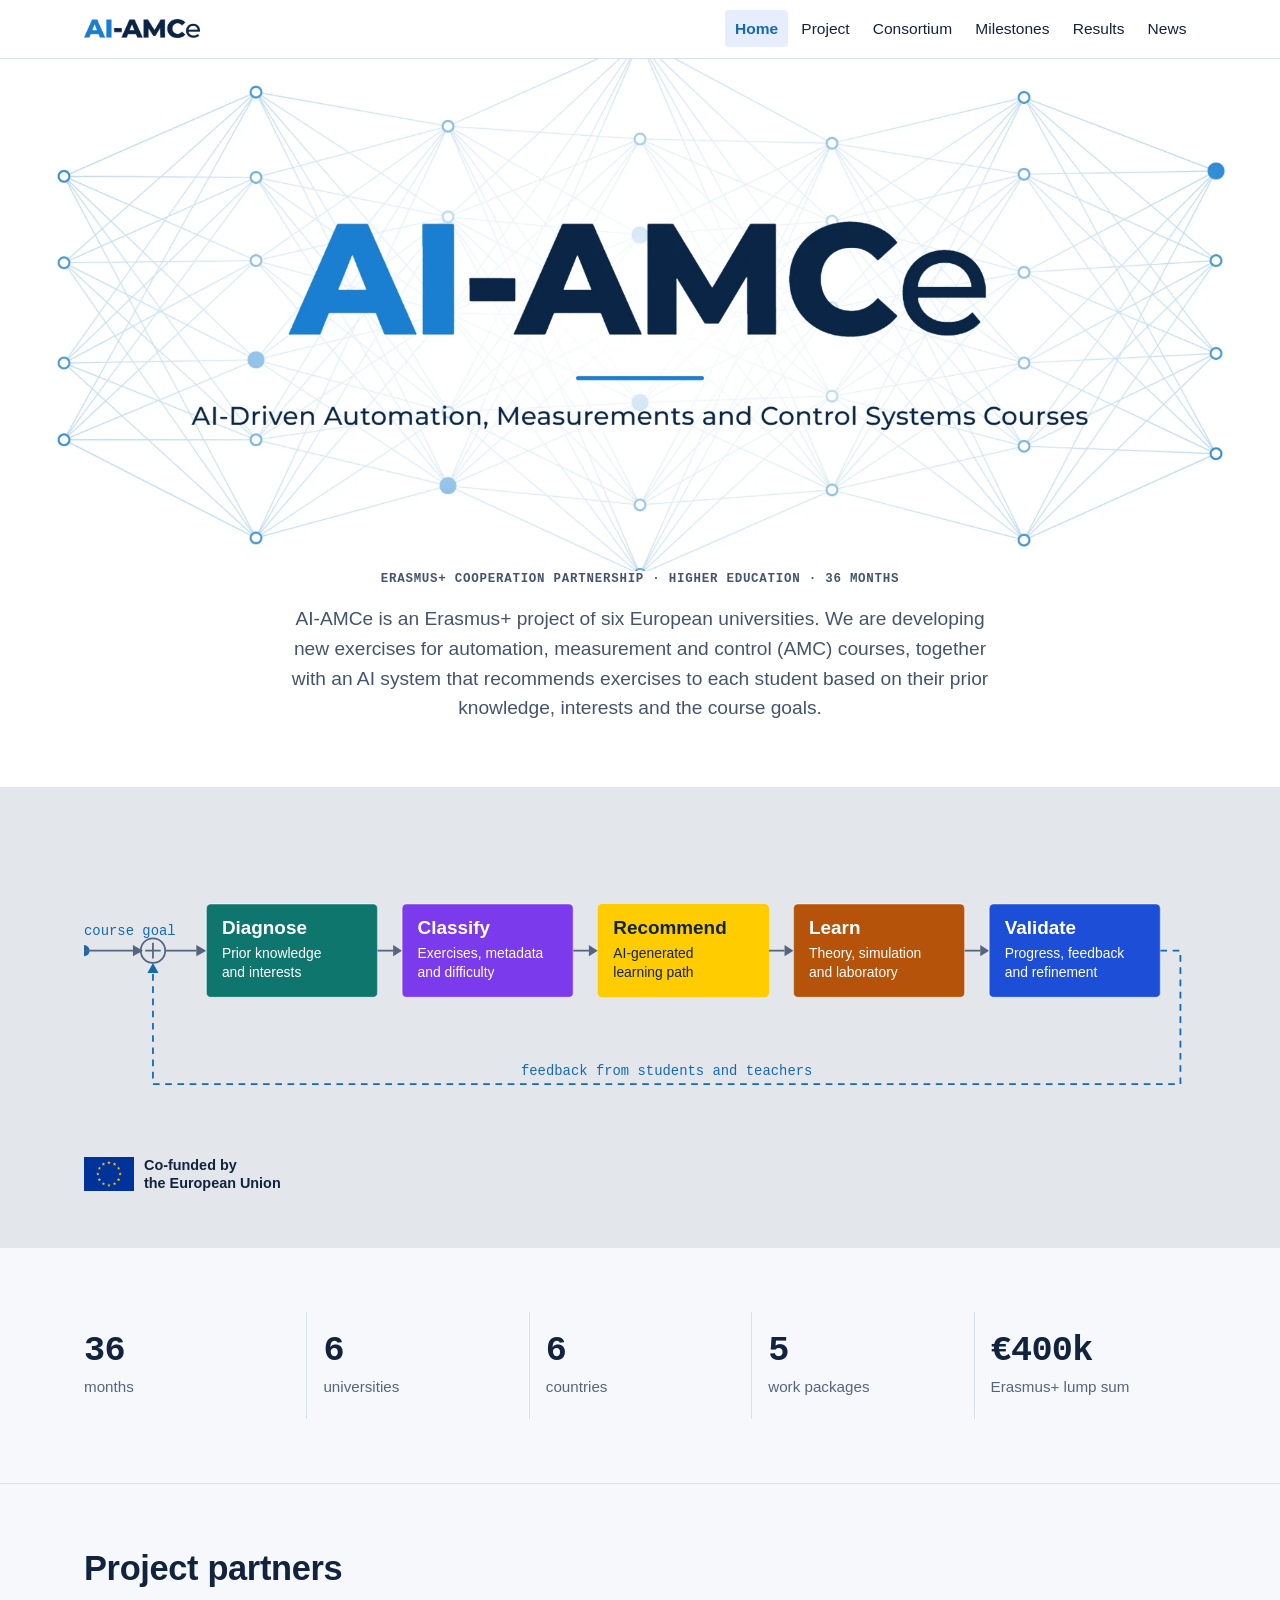
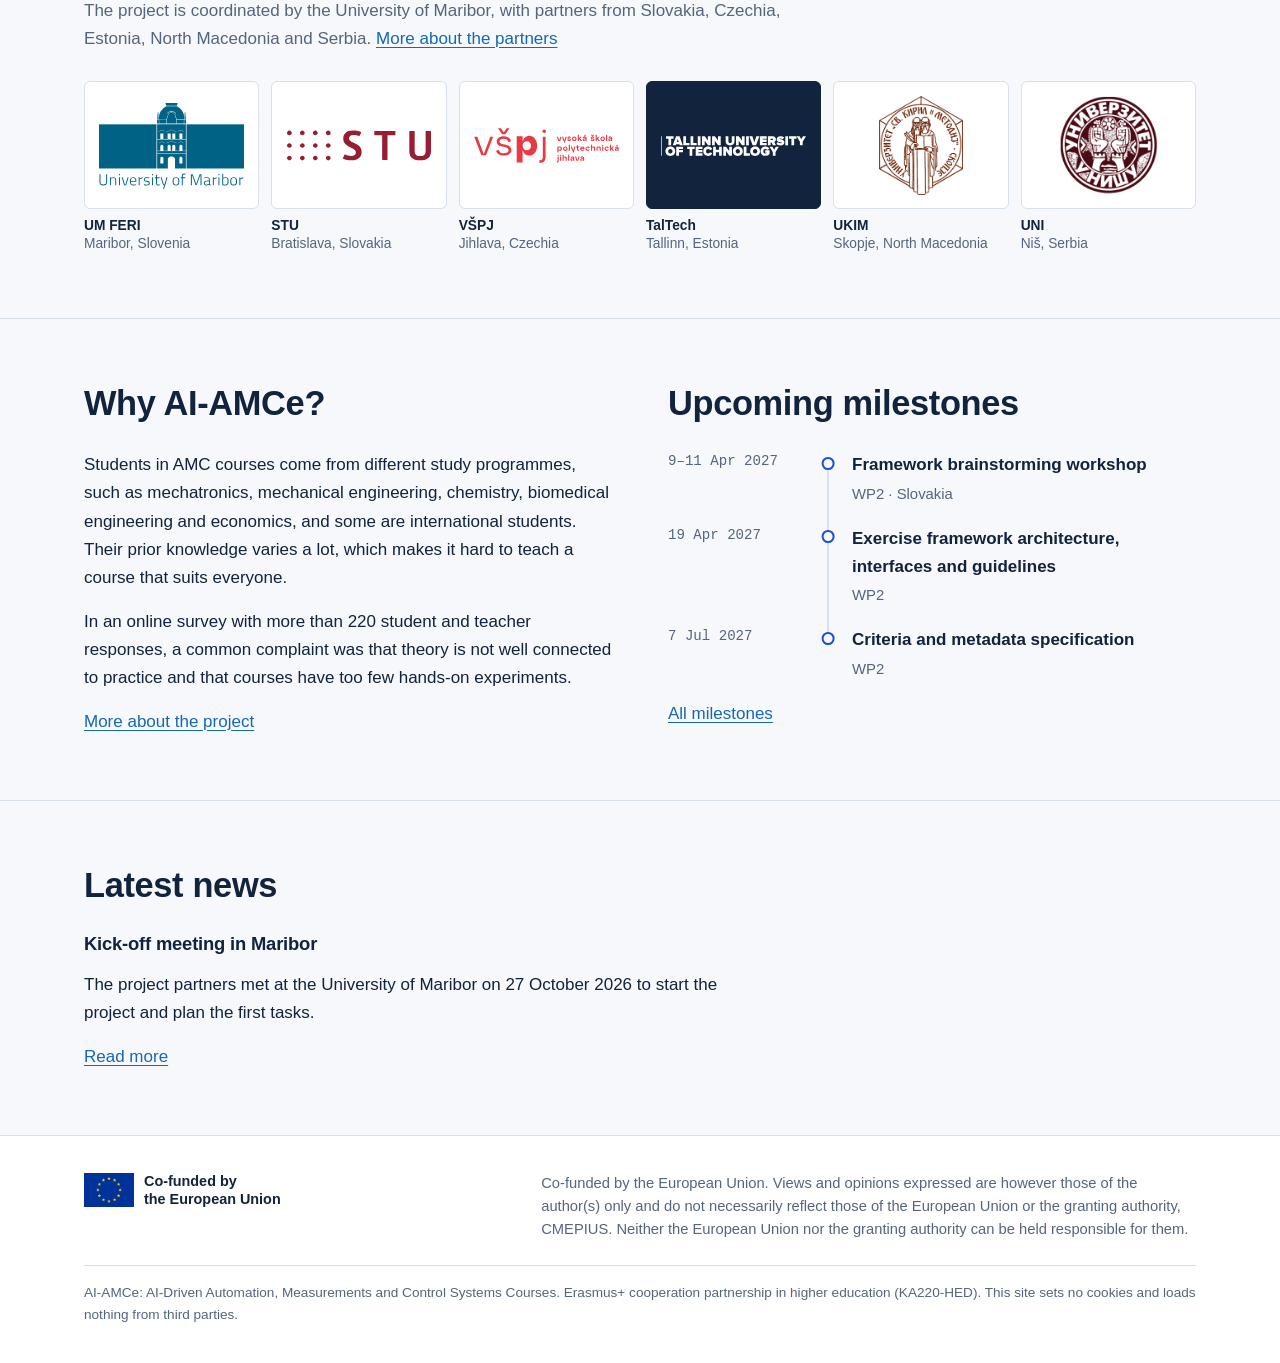
==== site/index.html @ 6be4766e "Add project logo, banner and kick-off photo Use the AI-AMCe wordmark in the header and the logo bann" ====
<!doctype html>
<html lang="en">
<head>
<meta charset="utf-8">
<meta name="viewport" content="width=device-width, initial-scale=1, viewport-fit=cover">
<title>AI-AMCe</title>
<meta name="description" content="AI-AMCe is an Erasmus+ project building an AI recommendation system for personalised automation, measurement and control courses.">
<link rel="icon" href="assets/img/favicon.svg" type="image/svg+xml">
<link rel="stylesheet" href="assets/css/site.css">
<script src="assets/js/schedule.js" defer></script><script src="assets/js/site.js" defer></script>
</head>
<body>
<a class="skip" href="#main">Skip to content</a>
<header class="site-header"><div class="wrap">
<a class="brand" href="index.html"><picture><source srcset="assets/img/logo-header-dark.webp" media="(prefers-color-scheme: dark)"><img src="assets/img/logo-header.webp" alt="AI-AMCe home" width="640" height="106"></picture></a>
<nav class="nav" aria-label="Main"><a href="index.html" aria-current="page">Home</a><a href="project.html">Project</a><a href="consortium.html">Consortium</a><a href="milestones.html">Milestones</a><a href="results.html">Results</a><a href="news.html">News</a></nav>
</div></header>
<main id="main">


<div class="band hero">
<h1 class="hero-banner"><picture><source srcset="assets/img/logo-banner-dark.webp" media="(prefers-color-scheme: dark)"><img src="assets/img/logo-banner.webp" alt="AI-AMCe: AI-Driven Automation, Measurements and Control Systems Courses" width="2000" height="1000"></picture></h1>
<div class="wrap hero-text">
<p class="eyebrow">Erasmus+ cooperation partnership · Higher education · 36 months</p>
<p class="lede">AI-AMCe is an Erasmus+ project of six European universities. We are developing new exercises for automation, measurement and control (AMC) courses, together with an AI system that recommends exercises to each student based on their prior knowledge, interests and the course goals.</p>
</div>
</div>

<div class="schematic"><div class="wrap">
<svg class="loop loop-wide" viewBox="0 0 1000 260" role="img" aria-labelledby="loop-t"><title id="loop-t">Closed loop: from a course goal, students are diagnosed, exercises classified, an AI recommends a learning path, students learn, results are validated, and feedback returns to refine the next recommendation.</title><circle class="pulse" r="5"/><text class="t-sig" x="0" y="90.0">course goal</text><path class="wire" d="M0 104.0H44"/><path class="head" d="M44 99.0l9 5-9 5z"/><circle class="wire" cx="62" cy="104.0" r="11"/><path class="wire" d="M62 97.0v14M55 104.0h14"/><path class="wire" d="M73 104.0H101"/><path class="head" d="M101 99.0l9 5-9 5z"/><g class="step-diagnose"><rect class="block" x="110" y="62" width="154" height="84" rx="4"/><text class="t-title" x="124" y="89">Diagnose</text><text class="t-sub" x="124" y="111">Prior knowledge</text><text class="t-sub" x="124" y="128">and interests</text></g><path class="wire" d="M264 104.0h14"/><path class="head" d="M278 99.0l8 5-8 5z"/><g class="step-classify"><rect class="block" x="286" y="62" width="154" height="84" rx="4"/><text class="t-title" x="300" y="89">Classify</text><text class="t-sub" x="300" y="111">Exercises, metadata</text><text class="t-sub" x="300" y="128">and difficulty</text></g><path class="wire" d="M440 104.0h14"/><path class="head" d="M454 99.0l8 5-8 5z"/><g class="step-recommend"><rect class="block" x="462" y="62" width="154" height="84" rx="4"/><text class="t-title" x="476" y="89">Recommend</text><text class="t-sub" x="476" y="111">AI-generated</text><text class="t-sub" x="476" y="128">learning path</text></g><path class="wire" d="M616 104.0h14"/><path class="head" d="M630 99.0l8 5-8 5z"/><g class="step-learn"><rect class="block" x="638" y="62" width="154" height="84" rx="4"/><text class="t-title" x="652" y="89">Learn</text><text class="t-sub" x="652" y="111">Theory, simulation</text><text class="t-sub" x="652" y="128">and laboratory</text></g><path class="wire" d="M792 104.0h14"/><path class="head" d="M806 99.0l8 5-8 5z"/><g class="step-validate"><rect class="block" x="814" y="62" width="154" height="84" rx="4"/><text class="t-title" x="828" y="89">Validate</text><text class="t-sub" x="828" y="111">Progress, feedback</text><text class="t-sub" x="828" y="128">and refinement</text></g><path class="wire fb" d="M968 104.0H986V224H62V124.0"/><path class="head-fb" d="M57 124.0l5-9 5 9z"/><text class="t-sig" x="524" y="216" text-anchor="middle">feedback from students and teachers</text></svg><svg class="loop loop-tall" viewBox="0 0 340 504" role="img" aria-labelledby="loop-m"><title id="loop-m">Closed loop: from a course goal, students are diagnosed, exercises classified, an AI recommends a learning path, students learn, results are validated, and feedback returns to refine the next recommendation.</title><circle class="pulse" r="5"/><circle class="wire" cx="30" cy="60" r="11"/><path class="wire" d="M30 53v14M23 60h14"/><path class="wire" d="M30 0V39"/><path class="head" d="M25 39l5 9 5-9z"/><path class="wire" d="M41 60H63"/><path class="head" d="M63 55l9 5-9 5z"/><text class="t-sig" x="44" y="14">course goal</text><g class="step-diagnose"><rect class="block" x="72" y="24" width="262" height="72" rx="4"/><text class="t-title" x="86" y="53">Diagnose</text><text class="t-sub" x="86" y="76">Prior knowledge and interests</text></g><path class="wire" d="M203.0 96v15"/><path class="head" d="M198.0 111l5 9 5-9z"/><g class="step-classify"><rect class="block" x="72" y="120" width="262" height="72" rx="4"/><text class="t-title" x="86" y="149">Classify</text><text class="t-sub" x="86" y="172">Exercises, metadata, difficulty</text></g><path class="wire" d="M203.0 192v15"/><path class="head" d="M198.0 207l5 9 5-9z"/><g class="step-recommend"><rect class="block" x="72" y="216" width="262" height="72" rx="4"/><text class="t-title" x="86" y="245">Recommend</text><text class="t-sub" x="86" y="268">AI-generated learning path</text></g><path class="wire" d="M203.0 288v15"/><path class="head" d="M198.0 303l5 9 5-9z"/><g class="step-learn"><rect class="block" x="72" y="312" width="262" height="72" rx="4"/><text class="t-title" x="86" y="341">Learn</text><text class="t-sub" x="86" y="364">Theory, simulation, laboratory</text></g><path class="wire" d="M203.0 384v15"/><path class="head" d="M198.0 399l5 9 5-9z"/><g class="step-validate"><rect class="block" x="72" y="408" width="262" height="72" rx="4"/><text class="t-title" x="86" y="437">Validate</text><text class="t-sub" x="86" y="460">Progress, feedback, refinement</text></g><path class="wire fb" d="M72 444H30V82"/><path class="head-fb" d="M25 82l5-9 5 9z"/><text class="t-sig" transform="translate(18 280) rotate(-90)" text-anchor="middle">feedback</text></svg>
<div><span class="eu-mark"><img src="assets/img/eu-flag.svg" alt="" width="54" height="36"><span>Co-funded by<br>the European Union</span></span></div>
</div></div>

<section class="section" aria-labelledby="facts-h"><div class="wrap">
<h2 id="facts-h" class="skip">Project at a glance</h2>
<dl class="facts">
<div><dt>36</dt><dd>months</dd></div>
<div><dt>6</dt><dd>universities</dd></div>
<div><dt>6</dt><dd>countries</dd></div>
<div><dt>5</dt><dd>work packages</dd></div>
<div><dt>€400k</dt><dd>Erasmus+ lump sum</dd></div>
</dl>
</div></section>

<section class="section" aria-labelledby="partners-h"><div class="wrap">
<div class="section-head">
<h2 id="partners-h">Project partners</h2>
<p class="muted">The project is coordinated by the University of Maribor, with partners from Slovakia, Czechia, Estonia, North Macedonia and Serbia. <a href="consortium.html">More about the partners</a></p>
</div>
<ul class="logos"><li><a class="logo-tile" href="consortium.html#um"><img src="assets/logos/um.svg" alt="University of Maribor logo" loading="lazy"></a><span class="where"><b>UM FERI</b>Maribor, Slovenia</span></li><li><a class="logo-tile" href="consortium.html#stu"><img src="assets/logos/stu.svg" alt="Slovak University of Technology in Bratislava logo" loading="lazy"></a><span class="where"><b>STU</b>Bratislava, Slovakia</span></li><li><a class="logo-tile" href="consortium.html#vspj"><img src="assets/logos/vspj.svg" alt="College of Polytechnics Jihlava logo" loading="lazy"></a><span class="where"><b>VŠPJ</b>Jihlava, Czechia</span></li><li><a class="logo-tile reversed" href="consortium.html#taltech"><img src="assets/logos/taltech.svg" alt="Tallinn University of Technology logo" loading="lazy"></a><span class="where"><b>TalTech</b>Tallinn, Estonia</span></li><li><a class="logo-tile" href="consortium.html#ukim"><img src="assets/logos/ukim.png" alt="Ss. Cyril and Methodius University in Skopje logo" loading="lazy"></a><span class="where"><b>UKIM</b>Skopje, North Macedonia</span></li><li><a class="logo-tile" href="consortium.html#uni"><img src="assets/logos/nis.webp" alt="University of Niš logo" loading="lazy"></a><span class="where"><b>UNI</b>Niš, Serbia</span></li></ul>
</div></section>

<section class="section"><div class="wrap split">
<div>
<div class="section-head">
<h2>Why AI-AMCe?</h2>
</div>
<div class="prose">
<p>Students in AMC courses come from different study programmes, such as mechatronics, mechanical engineering, chemistry, biomedical engineering and economics, and some are international students. Their prior knowledge varies a lot, which makes it hard to teach a course that suits everyone.</p>
<p>In an online survey with more than 220 student and teacher responses, a common complaint was that theory is not well connected to practice and that courses have too few hands-on experiments.</p>
<p><a href="project.html">More about the project</a></p>
</div>
</div>
<div>
<div class="section-head">
<h2>Upcoming milestones</h2>
</div>
<ol class="rail" id="coming-up"></ol>
<noscript><p>See the <a href="milestones.html">Milestones</a> page.</p></noscript>
<p><a href="milestones.html">All milestones</a></p>
</div>
</div></section>

<section class="section"><div class="wrap">
<div class="section-head"><h2>Latest news</h2></div>
<div class="prose">
<h3>Kick-off meeting in Maribor</h3>
<p>The project partners met at the University of Maribor on 27 October 2026 to start the project and plan the first tasks.</p>
<p><a href="news.html#kick-off">Read more</a></p>
</div>
</div></section>

</main>
<footer class="site-footer"><div class="wrap">
<div><span class="eu-mark"><img src="assets/img/eu-flag.svg" alt="" width="54" height="36"><span>Co-funded by<br>the European Union</span></span></div>
<p class="disclaimer">Co-funded by the European Union. Views and opinions expressed are however those of the author(s) only and do not necessarily reflect those of the European Union or the granting authority, CMEPIUS. Neither the European Union nor the granting authority can be held responsible for them.</p>
<p class="meta">AI-AMCe: AI-Driven Automation, Measurements and Control Systems Courses. Erasmus+ cooperation partnership in higher education (KA220-HED). This site sets no cookies and loads nothing from third parties.</p>
</div></footer>
</body>
</html>
---- site/assets/css/site.css ----
/* AI-AMCe project site.
   Layout concept: an engineering schematic. The logo banner opens the page, white in light mode and navy in
   dark mode, the closed-loop diagram sits on a grey panel, and mono type carries data and dates. */
:root {
  --paper: #f6f8fb;
  --surface: #ffffff;
  --ink: #12233d;
  --muted: #55657d;
  --rule: #d8e0ea;
  --accent: #1568b3;
  --accent-soft: #e6edfd;
  --signal: #ffcc00;
  --band: #ffffff;
  --band-2: #123f8c;
  --band-ink: #0a2545;
  --band-muted: #44546c;
  --band-art: url("../img/network.svg");
  --panel: #e3e7ec;
  --tile: #ffffff;
  --tile-dark: #12233d;
  --wp1: #55657d;
  --wp2: #1d4ed8;
  --wp3: #7c3aed;
  --wp4: #0f766e;
  --wp5: #b45309;
  --font-display: "Avenir Next", "Segoe UI Variable Display", "Segoe UI", Roboto, "Helvetica Neue", "Liberation Sans", Arial, sans-serif;
  --font-body: "Segoe UI", Roboto, "Helvetica Neue", "Liberation Sans", Arial, sans-serif;
  --font-mono: ui-monospace, "SF Mono", "Cascadia Mono", Menlo, Consolas, "Liberation Mono", monospace;
  --wrap: 72rem;
}
@media (prefers-color-scheme: dark) {
  :root:not([data-theme="light"]) {
    --paper: #0c1524; --surface: #131f33; --ink: #e8eef8; --muted: #a2b1c7; --rule: #27364e;
    --accent: #5aaff0; --accent-soft: #1b2c4d; --band: #0a2545; --band-2: #143a7e;
    --band-ink: #ffffff; --band-muted: #c4d3ee; --band-art: url("../img/network-dark.svg");
    --panel: #242b36;
    --wp1: #a2b1c7; --wp2: #8db0ff; --wp3: #b99bff; --wp4: #4fd1c0; --wp5: #f0ae5a;
    color-scheme: dark;
  }
}
:root[data-theme="dark"] {
  --paper: #0c1524; --surface: #131f33; --ink: #e8eef8; --muted: #a2b1c7; --rule: #27364e;
  --accent: #5aaff0; --accent-soft: #1b2c4d; --band: #0a2545; --band-2: #143a7e;
  --band-ink: #ffffff; --band-muted: #c4d3ee; --band-art: url("../img/network-dark.svg");
  --panel: #242b36;
  --wp1: #a2b1c7; --wp2: #8db0ff; --wp3: #b99bff; --wp4: #4fd1c0; --wp5: #f0ae5a;
  color-scheme: dark;
}

*, *::before, *::after { box-sizing: border-box; }
html { -webkit-text-size-adjust: 100%; scroll-behavior: smooth; scroll-padding-top: 5rem; }
body {
  margin: 0;
  background: var(--paper);
  color: var(--ink);
  font: 1.0625rem/1.65 var(--font-body);
}
img, svg { max-width: 100%; }
h1, h2, h3 { font-family: var(--font-display); line-height: 1.18; text-wrap: balance; margin: 0; letter-spacing: -0.01em; }
h1 { font-size: clamp(2.1rem, 4.6vw, 3.4rem); font-weight: 700; }
h2 { font-size: clamp(1.6rem, 3vw, 2.15rem); font-weight: 700; }
h3 { font-size: 1.15rem; font-weight: 650; }
p { margin: 0; }
a { color: var(--accent); text-underline-offset: 0.18em; }
a:hover { text-decoration-thickness: 2px; }
:focus-visible { outline: 3px solid var(--signal); outline-offset: 2px; border-radius: 2px; }

.wrap {
  max-width: var(--wrap);
  margin-inline: auto;
  padding-left: max(20px, env(safe-area-inset-left, 0px));
  padding-right: max(20px, env(safe-area-inset-right, 0px));
}
.skip { position: absolute; left: -999px; }
.skip:focus { left: 12px; top: 12px; z-index: 30; background: var(--surface); padding: 8px 12px; }

.eyebrow {
  font: 600 0.78rem/1.4 var(--font-mono);
  letter-spacing: 0.06em;
  text-transform: uppercase;
  color: var(--muted);
}
.lede { font-size: 1.2rem; line-height: 1.55; max-width: 44rem; }
.prose { max-width: 42rem; display: grid; gap: 1rem; align-content: start; }
.muted { color: var(--muted); }
.mono { font-family: var(--font-mono); font-variant-numeric: tabular-nums; }

/* Header */
.site-header {
  position: sticky; top: 0; z-index: 20;
  background: var(--surface);
  border-bottom: 1px solid var(--rule);
}
.site-header .wrap {
  display: flex; flex-wrap: wrap; align-items: center; justify-content: space-between;
  gap: 0.25rem 1.5rem; padding-block: 0.65rem;
}
.brand img { display: block; width: auto; height: 1.2rem; }
.nav { display: flex; flex-wrap: wrap; gap: 0.1rem 0.25rem; }
.nav a {
  color: var(--ink); text-decoration: none; font-size: 0.97rem; font-weight: 500;
  padding: 0.35rem 0.6rem; border-radius: 4px;
}
.nav a:hover { background: var(--accent-soft); }
.nav a[aria-current="page"] { color: var(--accent); background: var(--accent-soft); font-weight: 650; }

/* Same colour as the logo banner's background in each mode, so the two join without an edge */
.band { color: var(--band-ink); background-color: var(--band); }
.band .eyebrow { color: var(--band-muted); }
.band a { color: inherit; }
.hero-banner { font-size: 0; }
.hero-banner img { display: block; width: 100%; max-width: 2000px; height: clamp(16rem, 40vw, 34rem); margin-inline: auto; object-fit: cover; }
.hero-text { display: grid; gap: 1rem; justify-items: center; text-align: center; padding-block: 0 clamp(2.5rem, 5vw, 4rem); }
.hero .lede { color: var(--band-muted); }
.page-head { background: var(--band) var(--band-art) center / cover no-repeat; border-bottom: 1px solid var(--rule); }
.page-head .wrap { display: grid; gap: 0.75rem; padding-block: clamp(2rem, 4vw, 3rem); }
.page-head h1 { font-size: clamp(1.9rem, 3.8vw, 2.8rem); }
.page-head .lede { color: var(--band-muted); }

/* Closed-loop diagram */
.schematic { background: var(--panel); }
.schematic .wrap { display: grid; gap: 2rem; padding-block: clamp(2rem, 4vw, 3rem); }
.loop { display: block; width: 100%; height: auto; }
.loop-tall { display: none; max-width: 22rem; margin-inline: auto; }
.loop text { font-family: var(--font-body); fill: var(--band-ink); }
.loop .t-title { font: 650 17px var(--font-display); fill: #fff; }
.loop .t-sub { font-size: 12.5px; fill: #fff; }
.loop .t-sig { font: 500 12.5px var(--font-mono); fill: var(--accent); }
.loop .block { fill: var(--band-2); stroke: rgba(255,255,255,0.45); stroke-width: 1.2; }
/* Fixed values, not --wp tokens: those lighten in dark mode and the white text needs these. */
.loop .step-diagnose .block { fill: #0f766e; }
.loop .step-classify .block { fill: #7c3aed; }
.loop .step-recommend .block { fill: var(--signal); stroke: none; }
.loop .step-recommend text { fill: #12233d; }
.loop .step-learn .block { fill: #b45309; }
.loop .step-validate .block { fill: #1d4ed8; }
.loop .wire { fill: none; stroke: var(--muted); stroke-width: 1.6; }
.loop .fb { stroke: var(--accent); stroke-dasharray: 6 5; }
.loop .head { fill: var(--muted); }
.loop .head-fb { fill: var(--accent); }
.loop .pulse { fill: var(--accent); animation: travel 11s linear infinite; }
.loop-wide .pulse { offset-path: path("M0,104 H986 V224 H62 V122"); }
.loop-tall .pulse { offset-path: path("M30,0 V60 H176 V444 H30 V78"); }
@keyframes travel { from { offset-distance: 0%; } to { offset-distance: 100%; } }
@media (prefers-reduced-motion: reduce) {
  .loop .pulse { animation: none; display: none; }
  html { scroll-behavior: auto; }
}

/* EU acknowledgement */
.eu-mark { display: inline-flex; align-items: center; gap: 0.6rem; font: 600 0.9rem/1.25 var(--font-body); }
.eu-mark img { height: 2.1rem; width: auto; display: block; }

/* Sections */
.section { padding-block: clamp(2.5rem, 5vw, 4rem); }
.section + .section { border-top: 1px solid var(--rule); }
.section-head { display: grid; gap: 0.5rem; margin-bottom: 1.75rem; max-width: 46rem; }
.split { display: grid; grid-template-columns: repeat(2, minmax(0, 1fr)); gap: 2.5rem 3.5rem; }
.split > * { min-width: 0; }

/* Facts ribbon */
.facts { display: grid; grid-template-columns: repeat(5, minmax(0, 1fr)); gap: 0; margin: 0; }
.facts div { padding: 1.25rem 1rem; border-left: 1px solid var(--rule); }
.facts div:first-child { border-left: 0; padding-left: 0; }
.facts dt { font: 700 clamp(1.6rem, 3vw, 2.2rem)/1.1 var(--font-mono); font-variant-numeric: tabular-nums; letter-spacing: -0.02em; }
.facts dd { margin: 0.2rem 0 0; color: var(--muted); font-size: 0.95rem; }

/* Logos */
.logos { display: grid; grid-template-columns: repeat(6, minmax(0, 1fr)); gap: 0.75rem; list-style: none; margin: 0; padding: 0; }
.logos li { min-width: 0; display: grid; gap: 0.5rem; align-content: start; }
.logo-tile {
  display: grid; place-items: center;
  height: 8rem; padding: 0.9rem;
  background: var(--tile);
  border: 1px solid var(--rule); border-radius: 6px;
}
a.logo-tile:hover { border-color: var(--accent); }
.logo-tile.reversed { background: var(--tile-dark); border-color: var(--tile-dark); }
.logo-tile img { display: block; width: 100%; height: 6.2rem; object-fit: contain; }
.logos .where { font-size: 0.86rem; line-height: 1.35; color: var(--muted); }
.logos .where b { display: block; color: var(--ink); font-weight: 650; }

/* Partner list */
.partners { display: grid; gap: 0; list-style: none; margin: 0; padding: 0; }
.partner {
  display: grid; grid-template-columns: 11rem minmax(0, 1fr); gap: 1.75rem;
  padding-block: 1.75rem; border-top: 1px solid var(--rule);
}
.partner:first-child { border-top: 0; padding-top: 0; }
.partner .body { display: grid; gap: 0.4rem; min-width: 0; align-content: start; }
.tags { display: flex; flex-wrap: wrap; gap: 0.35rem; }
.tag {
  font: 600 0.74rem/1 var(--font-mono);
  padding: 0.3rem 0.45rem; border-radius: 3px;
  background: var(--accent-soft); color: var(--accent);
}
.tag.wp1 { color: var(--wp1); } .tag.wp2 { color: var(--wp2); } .tag.wp3 { color: var(--wp3); }
.tag.wp4 { color: var(--wp4); } .tag.wp5 { color: var(--wp5); }

/* Tables */
.table-scroll { overflow-x: auto; }
table { width: 100%; border-collapse: collapse; font-size: 0.98rem; }
th, td { text-align: left; padding: 0.6rem 0.9rem 0.6rem 0; border-bottom: 1px solid var(--rule); vertical-align: top; }
th { font: 600 0.76rem/1.3 var(--font-mono); letter-spacing: 0.05em; text-transform: uppercase; color: var(--muted); }

/* Work packages: a real sequence */
.wps { display: grid; gap: 0; list-style: none; margin: 0; padding: 0; }
.wp { display: grid; grid-template-columns: 4.5rem minmax(0, 1fr) 10rem; gap: 1rem; padding-block: 1.1rem; border-top: 1px solid var(--rule); }
.wp:first-child { border-top: 0; }
.wp .id { font: 700 1.05rem/1.5 var(--font-mono); }
.wp .lead { font-size: 0.92rem; color: var(--muted); }
.wp p { color: var(--muted); font-size: 0.98rem; }
.wp-1 .id { color: var(--wp1); } .wp-2 .id { color: var(--wp2); } .wp-3 .id { color: var(--wp3); }
.wp-4 .id { color: var(--wp4); } .wp-5 .id { color: var(--wp5); }

/* Exercise record */
.record { background: var(--surface); border: 1px solid var(--rule); border-radius: 6px; padding: 1.25rem 1.4rem; }
.record h3 { margin-top: 0.2rem; }
.record dl { display: grid; grid-template-columns: max-content minmax(0, 1fr); gap: 0.35rem 1.25rem; margin: 1rem 0 0; font-size: 0.95rem; }
.record dt { font-family: var(--font-mono); font-size: 0.82rem; color: var(--muted); padding-top: 0.15rem; }
.record dd { margin: 0; }

.ticks { display: grid; gap: 0.55rem; padding: 0; margin: 0; list-style: none; }
.ticks li { padding-left: 1.2rem; position: relative; }
.ticks li::before { content: ""; position: absolute; left: 0; top: 0.68em; width: 0.5rem; height: 2px; background: var(--accent); }

/* Status */
.status { font: 600 0.72rem/1 var(--font-mono); padding: 0.28rem 0.42rem; border-radius: 3px; white-space: nowrap; }
.status.done { color: var(--wp4); background: var(--accent-soft); }
.status.active { color: #12233d; background: var(--signal); }
.status.upcoming { color: var(--muted); border: 1px solid var(--rule); }

/* Milestone rail */
.rail { list-style: none; margin: 0; padding: 0; display: grid; }
.rail li {
  display: grid; grid-template-columns: 8.5rem 1.5rem minmax(0, 1fr); gap: 0 0.75rem;
  padding-bottom: 1.15rem; position: relative;
}
.rail .when { font: 500 0.88rem/1.5 var(--font-mono); color: var(--muted); font-variant-numeric: tabular-nums; }
.rail .dot { position: relative; display: block; }
.rail .dot::before {
  content: ""; position: absolute; left: 50%; top: 0.35rem; width: 0.8rem; height: 0.8rem;
  transform: translateX(-50%); border-radius: 50%;
  background: var(--paper); border: 2px solid var(--c, var(--accent)); z-index: 1;
}
.rail li.done .dot::before { background: var(--c, var(--accent)); }
.rail li.active .dot::before { background: var(--signal); }
.rail .dot::after { content: ""; position: absolute; left: 50%; top: 0.4rem; bottom: -1.6rem; width: 2px; transform: translateX(-50%); background: var(--rule); }
.rail li:last-child .dot::after { display: none; }
.rail .what { display: grid; gap: 0.15rem; min-width: 0; }
.rail .what b { font-weight: 650; }
.rail .what span { color: var(--muted); font-size: 0.93rem; }
.year-mark { font: 700 1.05rem var(--font-mono); padding: 0.4rem 0 0.8rem; }

/* Gantt */
.gantt-scroll { overflow-x: auto; background: var(--surface); border: 1px solid var(--rule); border-radius: 6px; }
.gantt { --label: 19rem; position: relative; min-width: 56rem; font-size: 0.86rem; }
.gantt-years { display: grid; grid-template-columns: var(--label) minmax(0, 1fr); border-bottom: 1px solid var(--rule); }
.gantt-years .ruler { position: relative; height: 2rem; }
.gantt-years .y { position: absolute; top: 0; bottom: 0; padding: 0.4rem 0 0 0.35rem; border-left: 1px solid var(--rule); font: 600 0.8rem var(--font-mono); color: var(--muted); }
.gantt-group { padding: 0.55rem 0.8rem 0.25rem; font-weight: 650; font-family: var(--font-display); }
.gantt-group.wp-2 { color: var(--wp2); } .gantt-group.wp-3 { color: var(--wp3); }
.gantt-group.wp-4 { color: var(--wp4); } .gantt-group.wp-5 { color: var(--wp5); }
.gantt-row { display: grid; grid-template-columns: var(--label) minmax(0, 1fr); align-items: center; }
.gantt-row .name { padding: 0.3rem 0.8rem; line-height: 1.3; min-width: 0; }
.gantt-row .name small { display: block; font: 0.74rem var(--font-mono); color: var(--muted); }
.gantt-row .track { position: relative; height: 1.9rem; }
.gantt-row .bar { position: absolute; top: 0.5rem; height: 0.9rem; min-width: 7px; border-radius: 2px; background: var(--c); }
.gantt-row.upcoming .bar { opacity: 0.55; }
.gantt-row.active .bar { outline: 2px solid var(--signal); outline-offset: 1px; }
.gantt-guide { position: absolute; top: 2rem; bottom: 0; width: 1px; background: var(--rule); pointer-events: none; }
.gantt-today { position: absolute; top: 0; bottom: 0; width: 2px; background: var(--signal); pointer-events: none; }
.gantt-today span { position: absolute; top: 0.3rem; left: 5px; font: 700 0.72rem var(--font-mono); background: var(--signal); color: #12233d; padding: 0.1rem 0.3rem; border-radius: 2px; }

/* Targets */
.targets { display: grid; grid-template-columns: repeat(4, minmax(0, 1fr)); gap: 1.5rem; margin: 0; }
.targets dt { font: 700 1.7rem/1.15 var(--font-mono); font-variant-numeric: tabular-nums; }
.targets dd { margin: 0.2rem 0 0; color: var(--muted); font-size: 0.95rem; }

/* Output groups */
.outputs { display: grid; grid-template-columns: repeat(2, minmax(0, 1fr)); gap: 2.25rem 3.5rem; }
.outputs > * { min-width: 0; display: grid; gap: 0.7rem; align-content: start; }

/* News */
.post { display: grid; grid-template-columns: 8.5rem minmax(0, 1fr); gap: 0.75rem 1.5rem; }
.post + .post { margin-top: 2rem; padding-top: 2rem; border-top: 1px solid var(--rule); }
.post time { font: 500 0.88rem/1.7 var(--font-mono); color: var(--muted); }
.post .prose { min-width: 0; }
.post figure { margin: 0; }
.post figure img { display: block; width: 100%; height: auto; border-radius: 4px; }
.post figcaption { margin-top: 0.4rem; font-size: 0.88rem; color: var(--muted); }

/* Footer */
.site-footer { background: var(--surface); border-top: 1px solid var(--rule); font-size: 0.92rem; }
.site-footer .wrap { display: grid; grid-template-columns: minmax(0, 1fr) minmax(0, 1.6fr); gap: 1.5rem 3rem; padding-block: 2.25rem; }
.site-footer .disclaimer { color: var(--muted); line-height: 1.55; }
.site-footer .meta { grid-column: 1 / -1; color: var(--muted); border-top: 1px solid var(--rule); padding-top: 1rem; font-size: 0.85rem; }

/* Responsive */
@media (max-width: 62rem) {
  .logos { grid-template-columns: repeat(3, minmax(0, 1fr)); }
  .facts { grid-template-columns: repeat(3, minmax(0, 1fr)); }
  .facts div:nth-child(4) { border-left: 0; padding-left: 0; }
  .targets { grid-template-columns: repeat(2, minmax(0, 1fr)); }
}
@media (max-width: 46rem) {
  body { font-size: 1rem; }
  .split, .outputs { grid-template-columns: minmax(0, 1fr); }
  .loop-wide { display: none; }
  .loop-tall { display: block; }
  .partner { grid-template-columns: minmax(0, 1fr); gap: 0.9rem; }
  .partner .logo-tile { max-width: 13rem; }
  .wp { grid-template-columns: 3.5rem minmax(0, 1fr); }
  .wp .lead { grid-column: 2; }
  .post { grid-template-columns: minmax(0, 1fr); }
  .site-footer .wrap { grid-template-columns: minmax(0, 1fr); }
  .site-header { position: static; }
}
@media (max-width: 30rem) {
  .brand img { height: 1.15rem; }
  .logos { grid-template-columns: repeat(2, minmax(0, 1fr)); }
  .facts { grid-template-columns: repeat(2, minmax(0, 1fr)); }
  .facts div, .facts div:nth-child(4) { border-left: 0; padding: 0.9rem 0.75rem 0.9rem 0; }
  .rail li { grid-template-columns: 1.5rem minmax(0, 1fr); gap: 0 0.6rem; }
  .rail .when { grid-column: 2; grid-row: 1; }
  .rail .dot { grid-column: 1; grid-row: 1 / span 2; }
  .rail .what { grid-column: 2; grid-row: 2; }
}
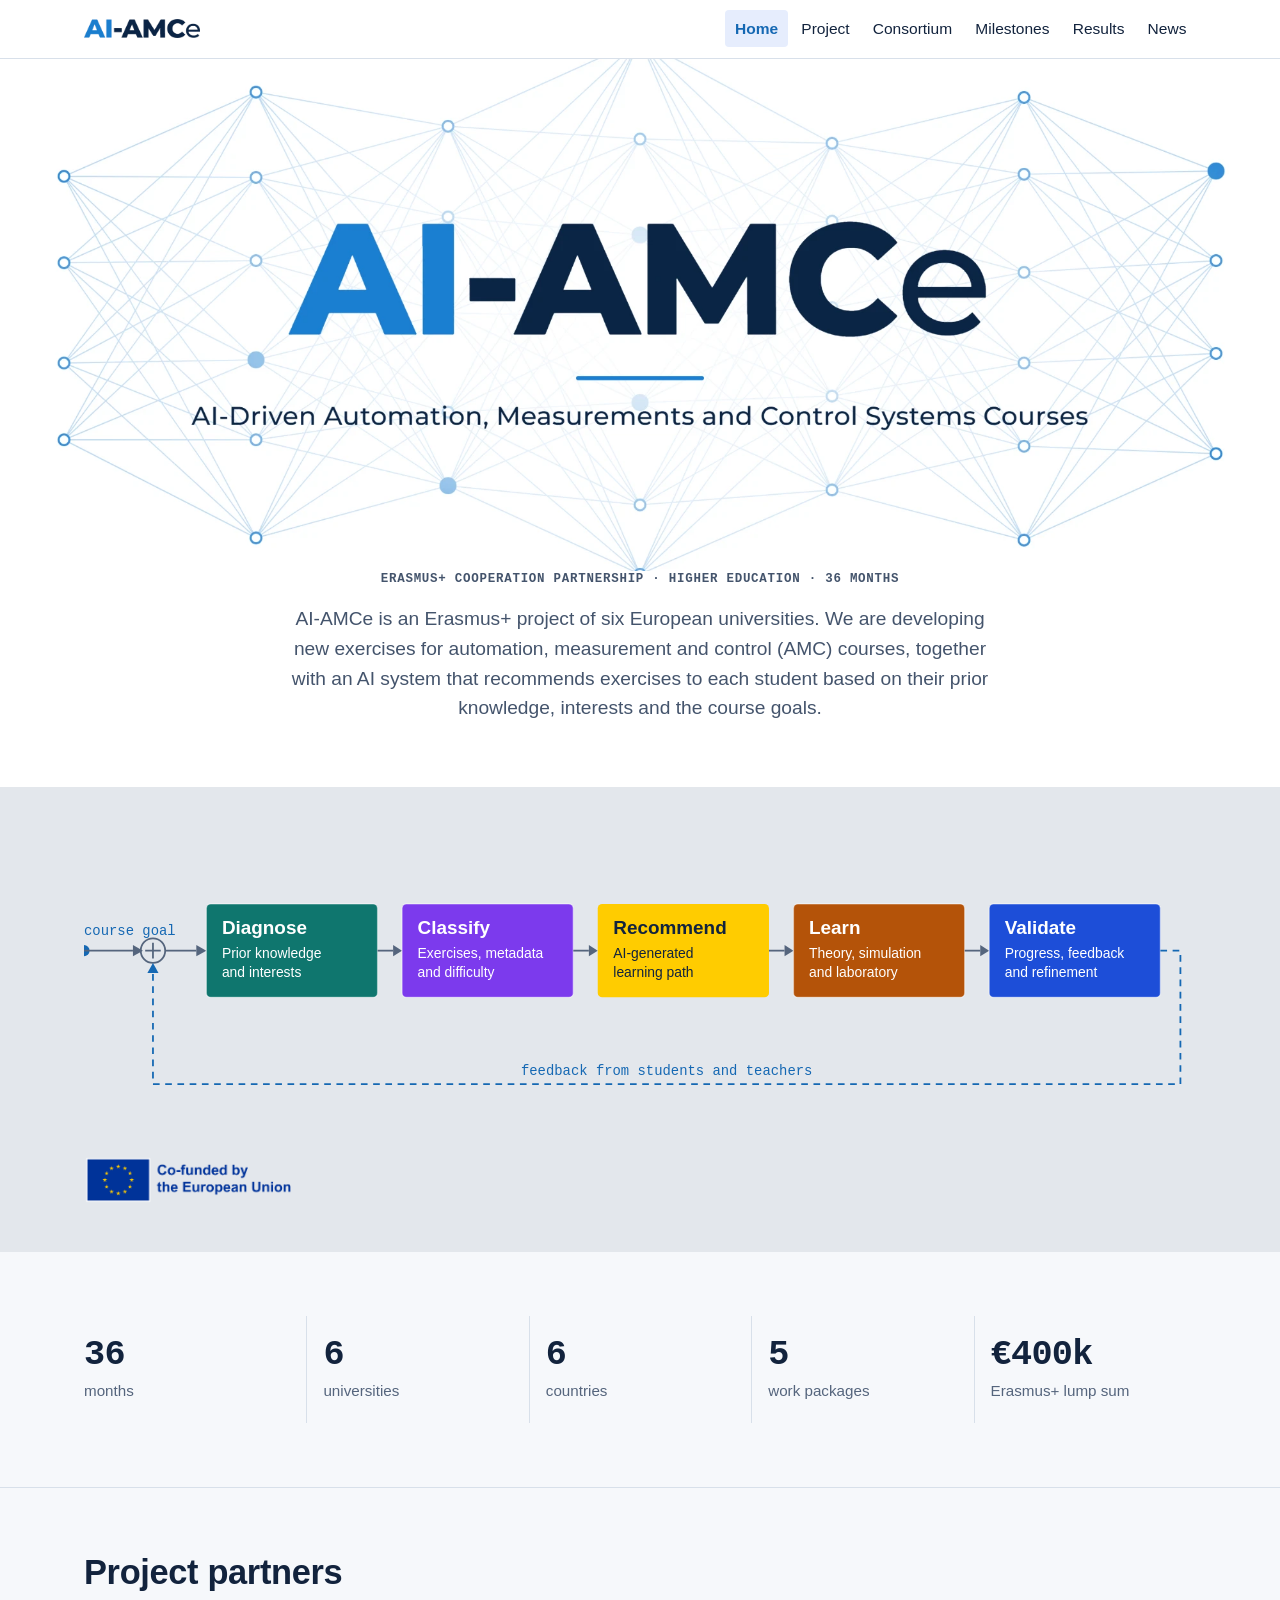
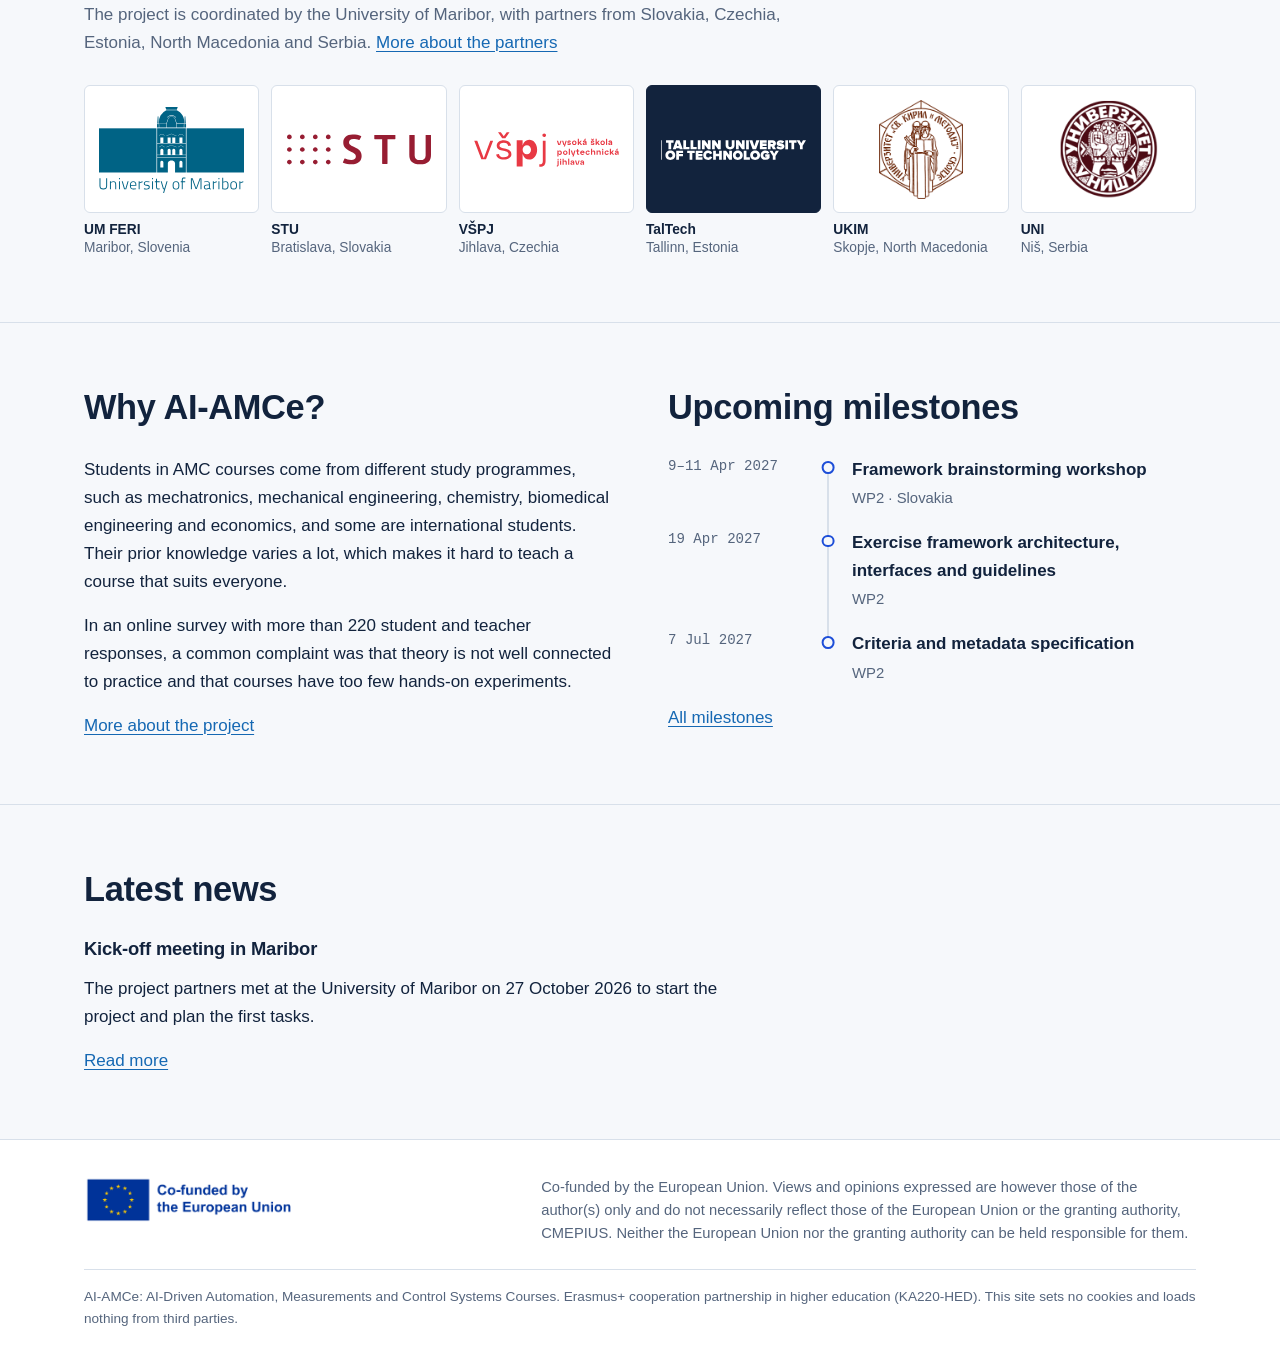
==== commit 33168898: "Add official EU emblem, link previews and coordinator contact Replace the drawn EU flag and text wit" ====
--- a/site/index.html
+++ b/site/index.html
@@ -5,6 +5,10 @@
 <meta name="viewport" content="width=device-width, initial-scale=1, viewport-fit=cover">
 <title>AI-AMCe</title>
 <meta name="description" content="AI-AMCe is an Erasmus+ project building an AI recommendation system for personalised automation, measurement and control courses.">
+<meta property="og:type" content="website">
+<meta property="og:site_name" content="AI-AMCe">
+<meta property="og:title" content="AI-AMCe: AI-Driven Automation, Measurements and Control Systems Courses">
+<meta property="og:description" content="AI-AMCe is an Erasmus+ project building an AI recommendation system for personalised automation, measurement and control courses.">
 <link rel="icon" href="assets/img/favicon.svg" type="image/svg+xml">
 <link rel="stylesheet" href="assets/css/site.css">
 <script src="assets/js/schedule.js" defer></script><script src="assets/js/site.js" defer></script>
@@ -28,7 +32,7 @@
 
 <div class="schematic"><div class="wrap">
 <svg class="loop loop-wide" viewBox="0 0 1000 260" role="img" aria-labelledby="loop-t"><title id="loop-t">Closed loop: from a course goal, students are diagnosed, exercises classified, an AI recommends a learning path, students learn, results are validated, and feedback returns to refine the next recommendation.</title><circle class="pulse" r="5"/><text class="t-sig" x="0" y="90.0">course goal</text><path class="wire" d="M0 104.0H44"/><path class="head" d="M44 99.0l9 5-9 5z"/><circle class="wire" cx="62" cy="104.0" r="11"/><path class="wire" d="M62 97.0v14M55 104.0h14"/><path class="wire" d="M73 104.0H101"/><path class="head" d="M101 99.0l9 5-9 5z"/><g class="step-diagnose"><rect class="block" x="110" y="62" width="154" height="84" rx="4"/><text class="t-title" x="124" y="89">Diagnose</text><text class="t-sub" x="124" y="111">Prior knowledge</text><text class="t-sub" x="124" y="128">and interests</text></g><path class="wire" d="M264 104.0h14"/><path class="head" d="M278 99.0l8 5-8 5z"/><g class="step-classify"><rect class="block" x="286" y="62" width="154" height="84" rx="4"/><text class="t-title" x="300" y="89">Classify</text><text class="t-sub" x="300" y="111">Exercises, metadata</text><text class="t-sub" x="300" y="128">and difficulty</text></g><path class="wire" d="M440 104.0h14"/><path class="head" d="M454 99.0l8 5-8 5z"/><g class="step-recommend"><rect class="block" x="462" y="62" width="154" height="84" rx="4"/><text class="t-title" x="476" y="89">Recommend</text><text class="t-sub" x="476" y="111">AI-generated</text><text class="t-sub" x="476" y="128">learning path</text></g><path class="wire" d="M616 104.0h14"/><path class="head" d="M630 99.0l8 5-8 5z"/><g class="step-learn"><rect class="block" x="638" y="62" width="154" height="84" rx="4"/><text class="t-title" x="652" y="89">Learn</text><text class="t-sub" x="652" y="111">Theory, simulation</text><text class="t-sub" x="652" y="128">and laboratory</text></g><path class="wire" d="M792 104.0h14"/><path class="head" d="M806 99.0l8 5-8 5z"/><g class="step-validate"><rect class="block" x="814" y="62" width="154" height="84" rx="4"/><text class="t-title" x="828" y="89">Validate</text><text class="t-sub" x="828" y="111">Progress, feedback</text><text class="t-sub" x="828" y="128">and refinement</text></g><path class="wire fb" d="M968 104.0H986V224H62V124.0"/><path class="head-fb" d="M57 124.0l5-9 5 9z"/><text class="t-sig" x="524" y="216" text-anchor="middle">feedback from students and teachers</text></svg><svg class="loop loop-tall" viewBox="0 0 340 504" role="img" aria-labelledby="loop-m"><title id="loop-m">Closed loop: from a course goal, students are diagnosed, exercises classified, an AI recommends a learning path, students learn, results are validated, and feedback returns to refine the next recommendation.</title><circle class="pulse" r="5"/><circle class="wire" cx="30" cy="60" r="11"/><path class="wire" d="M30 53v14M23 60h14"/><path class="wire" d="M30 0V39"/><path class="head" d="M25 39l5 9 5-9z"/><path class="wire" d="M41 60H63"/><path class="head" d="M63 55l9 5-9 5z"/><text class="t-sig" x="44" y="14">course goal</text><g class="step-diagnose"><rect class="block" x="72" y="24" width="262" height="72" rx="4"/><text class="t-title" x="86" y="53">Diagnose</text><text class="t-sub" x="86" y="76">Prior knowledge and interests</text></g><path class="wire" d="M203.0 96v15"/><path class="head" d="M198.0 111l5 9 5-9z"/><g class="step-classify"><rect class="block" x="72" y="120" width="262" height="72" rx="4"/><text class="t-title" x="86" y="149">Classify</text><text class="t-sub" x="86" y="172">Exercises, metadata, difficulty</text></g><path class="wire" d="M203.0 192v15"/><path class="head" d="M198.0 207l5 9 5-9z"/><g class="step-recommend"><rect class="block" x="72" y="216" width="262" height="72" rx="4"/><text class="t-title" x="86" y="245">Recommend</text><text class="t-sub" x="86" y="268">AI-generated learning path</text></g><path class="wire" d="M203.0 288v15"/><path class="head" d="M198.0 303l5 9 5-9z"/><g class="step-learn"><rect class="block" x="72" y="312" width="262" height="72" rx="4"/><text class="t-title" x="86" y="341">Learn</text><text class="t-sub" x="86" y="364">Theory, simulation, laboratory</text></g><path class="wire" d="M203.0 384v15"/><path class="head" d="M198.0 399l5 9 5-9z"/><g class="step-validate"><rect class="block" x="72" y="408" width="262" height="72" rx="4"/><text class="t-title" x="86" y="437">Validate</text><text class="t-sub" x="86" y="460">Progress, feedback, refinement</text></g><path class="wire fb" d="M72 444H30V82"/><path class="head-fb" d="M25 82l5-9 5 9z"/><text class="t-sig" transform="translate(18 280) rotate(-90)" text-anchor="middle">feedback</text></svg>
-<div><span class="eu-mark"><img src="assets/img/eu-flag.svg" alt="" width="54" height="36"><span>Co-funded by<br>the European Union</span></span></div>
+<div><picture class="eu-mark"><source srcset="assets/img/eu-cofunded-dark.png" media="(prefers-color-scheme: dark)"><img src="assets/img/eu-cofunded.png" alt="Co-funded by the European Union" width="960" height="214"></picture></div>
 </div></div>
 
 <section class="section" aria-labelledby="facts-h"><div class="wrap">
@@ -82,7 +86,7 @@
 
 </main>
 <footer class="site-footer"><div class="wrap">
-<div><span class="eu-mark"><img src="assets/img/eu-flag.svg" alt="" width="54" height="36"><span>Co-funded by<br>the European Union</span></span></div>
+<div><picture class="eu-mark"><source srcset="assets/img/eu-cofunded-dark.png" media="(prefers-color-scheme: dark)"><img src="assets/img/eu-cofunded.png" alt="Co-funded by the European Union" width="960" height="214"></picture></div>
 <p class="disclaimer">Co-funded by the European Union. Views and opinions expressed are however those of the author(s) only and do not necessarily reflect those of the European Union or the granting authority, CMEPIUS. Neither the European Union nor the granting authority can be held responsible for them.</p>
 <p class="meta">AI-AMCe: AI-Driven Automation, Measurements and Control Systems Courses. Erasmus+ cooperation partnership in higher education (KA220-HED). This site sets no cookies and loads nothing from third parties.</p>
 </div></footer>
--- a/site/assets/css/site.css
+++ b/site/assets/css/site.css
@@ -148,8 +148,8 @@
 }
 
 /* EU acknowledgement */
-.eu-mark { display: inline-flex; align-items: center; gap: 0.6rem; font: 600 0.9rem/1.25 var(--font-body); }
-.eu-mark img { height: 2.1rem; width: auto; display: block; }
+/* The official file, scaled only: the EU rules do not allow changes to the emblem or its text. */
+.eu-mark img { display: block; width: auto; height: 3rem; }
 
 /* Sections */
 .section { padding-block: clamp(2.5rem, 5vw, 4rem); }
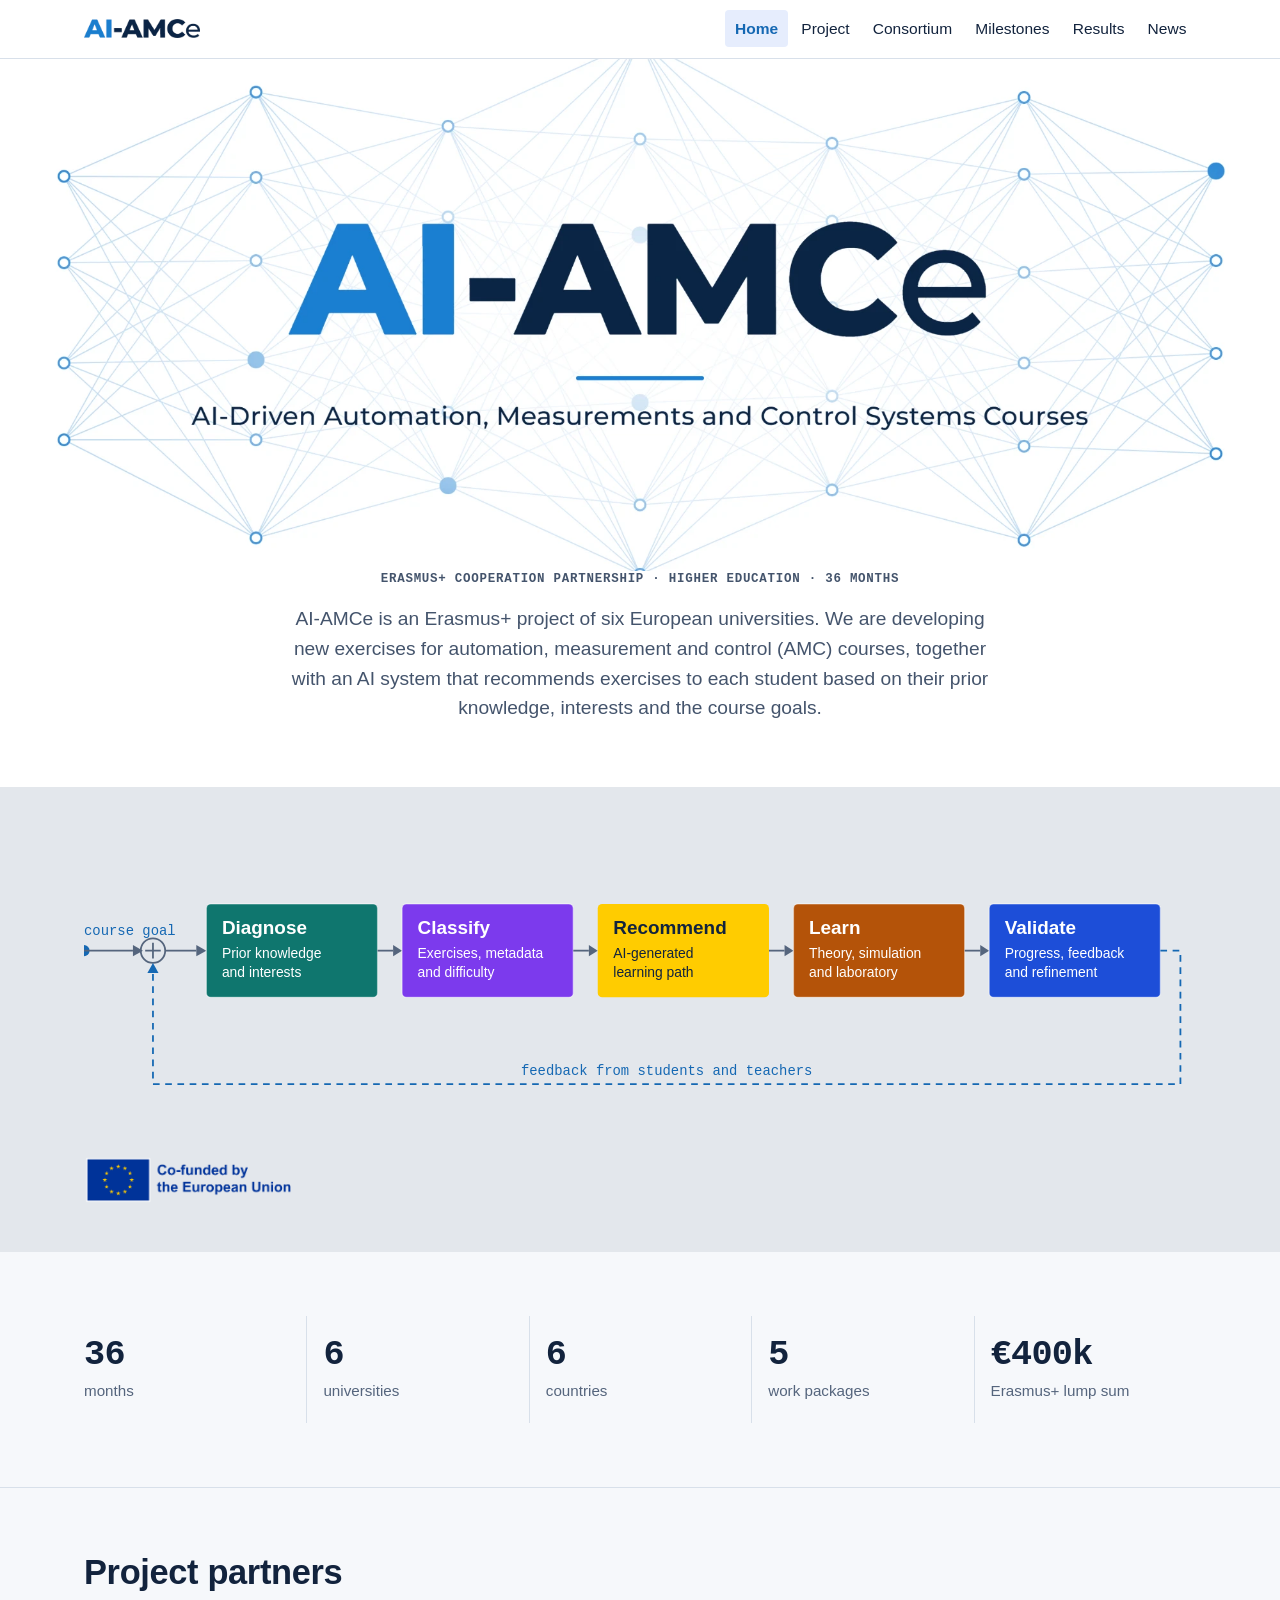
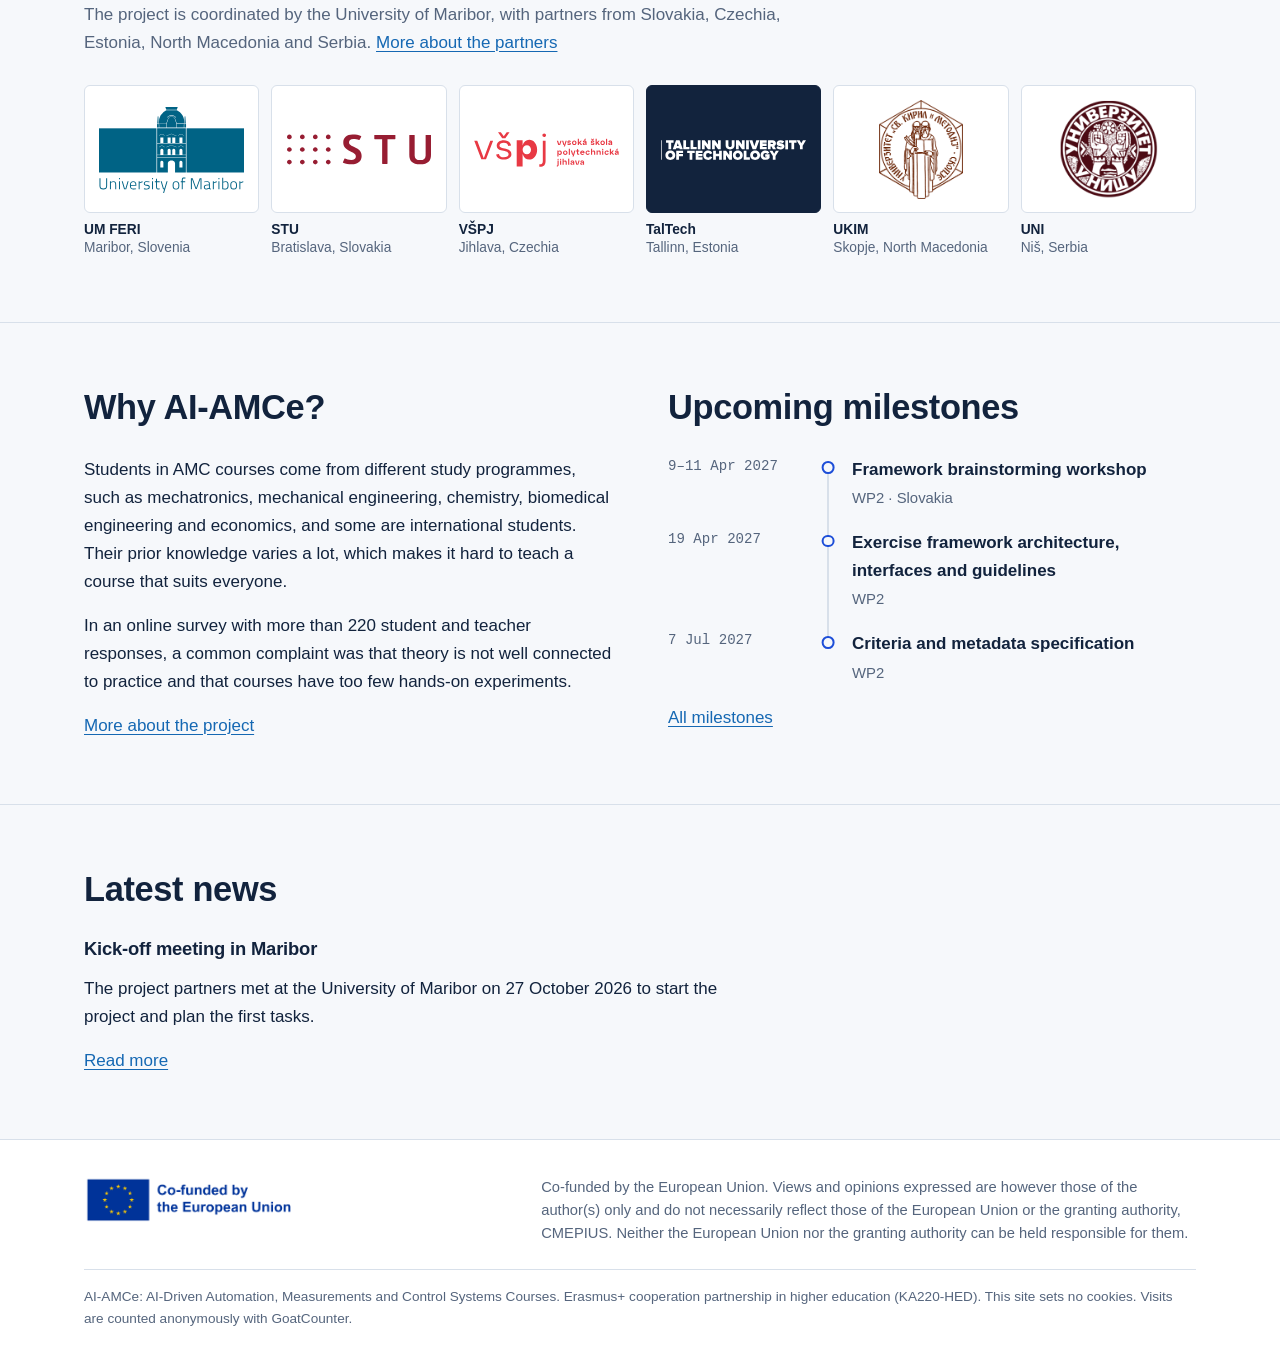
==== commit 58dae02c: "Count visits with GoatCounter for the WP5 visitor KPI Co-Authored-By: Claude Opus 5.5 <noreply@anthr" ====
--- a/site/index.html
+++ b/site/index.html
@@ -11,6 +11,7 @@
 <meta property="og:description" content="AI-AMCe is an Erasmus+ project building an AI recommendation system for personalised automation, measurement and control courses.">
 <link rel="icon" href="assets/img/favicon.svg" type="image/svg+xml">
 <link rel="stylesheet" href="assets/css/site.css">
+<script data-goatcounter="https://jontofant.goatcounter.com/count" async src="//gc.zgo.at/count.js"></script>
 <script src="assets/js/schedule.js" defer></script><script src="assets/js/site.js" defer></script>
 </head>
 <body>
@@ -88,7 +89,7 @@
 <footer class="site-footer"><div class="wrap">
 <div><picture class="eu-mark"><source srcset="assets/img/eu-cofunded-dark.png" media="(prefers-color-scheme: dark)"><img src="assets/img/eu-cofunded.png" alt="Co-funded by the European Union" width="960" height="214"></picture></div>
 <p class="disclaimer">Co-funded by the European Union. Views and opinions expressed are however those of the author(s) only and do not necessarily reflect those of the European Union or the granting authority, CMEPIUS. Neither the European Union nor the granting authority can be held responsible for them.</p>
-<p class="meta">AI-AMCe: AI-Driven Automation, Measurements and Control Systems Courses. Erasmus+ cooperation partnership in higher education (KA220-HED). This site sets no cookies and loads nothing from third parties.</p>
+<p class="meta">AI-AMCe: AI-Driven Automation, Measurements and Control Systems Courses. Erasmus+ cooperation partnership in higher education (KA220-HED). This site sets no cookies. Visits are counted anonymously with GoatCounter.</p>
 </div></footer>
 </body>
 </html>
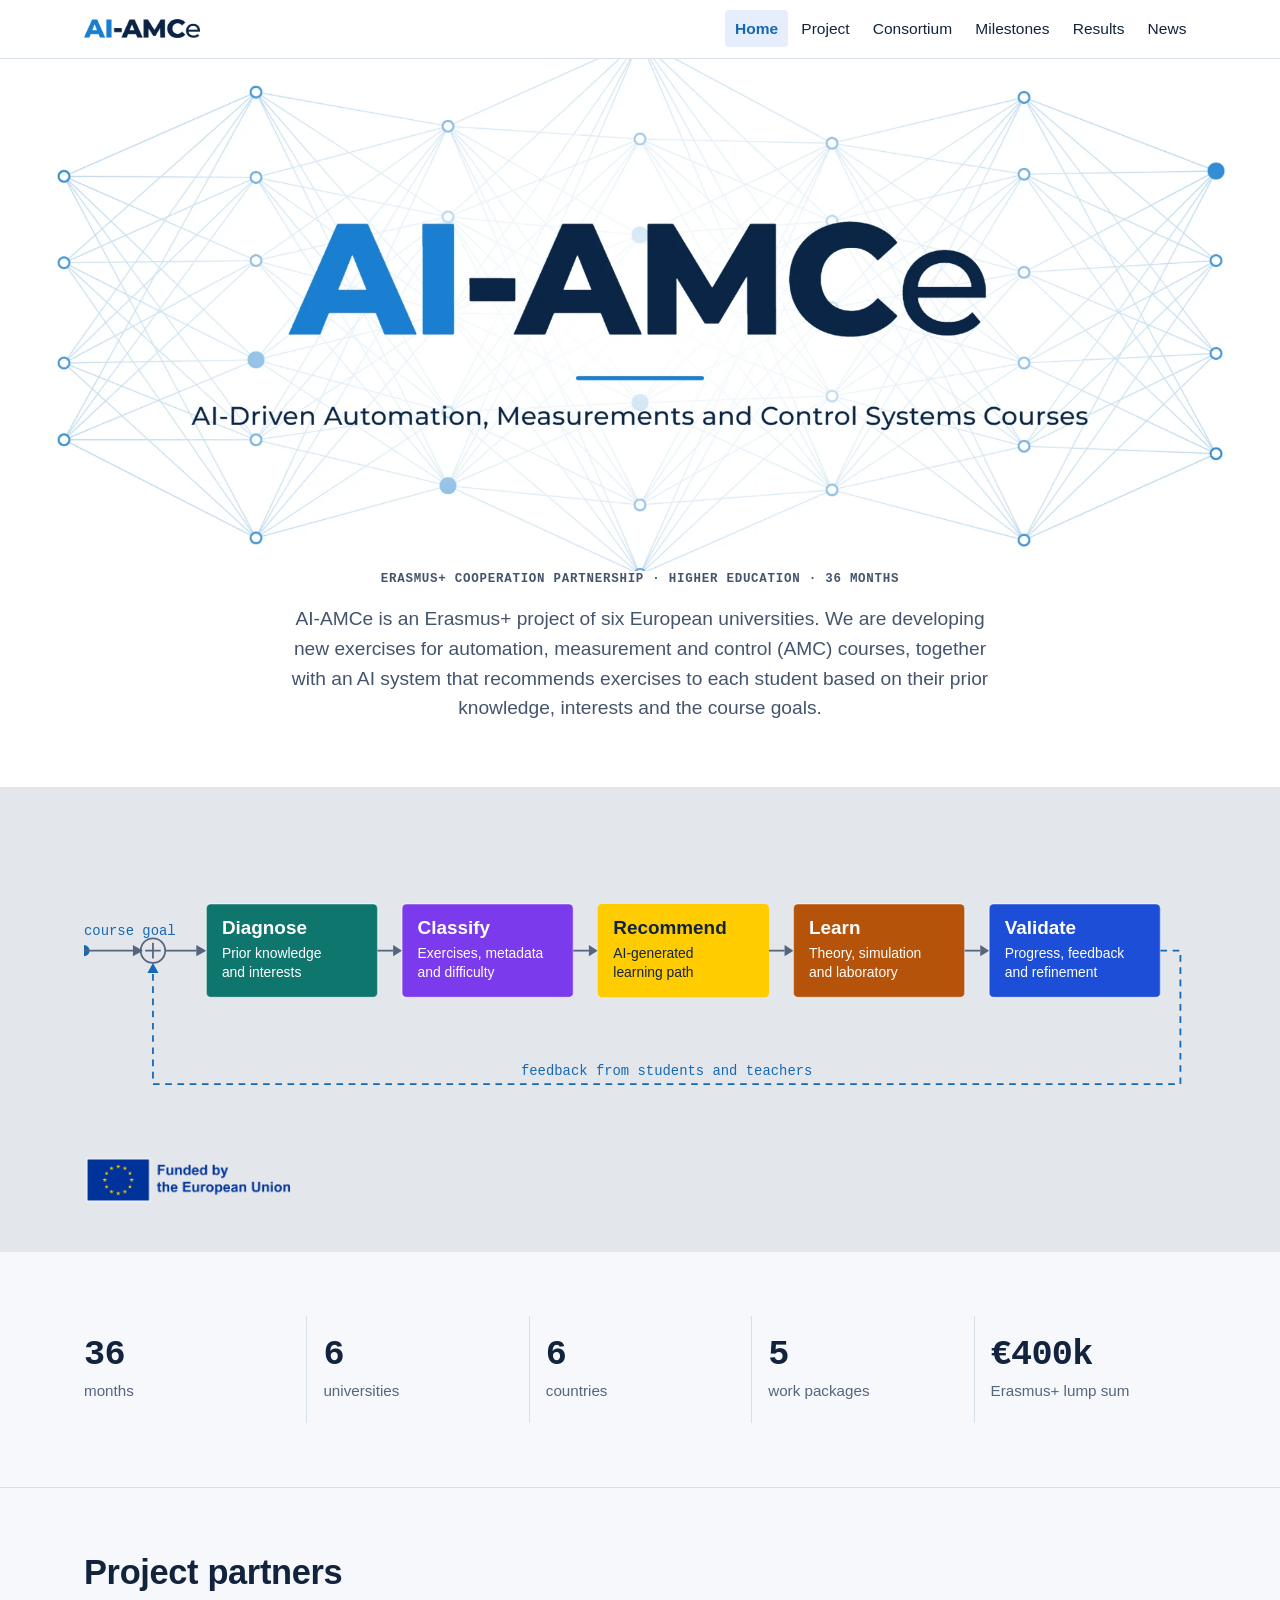
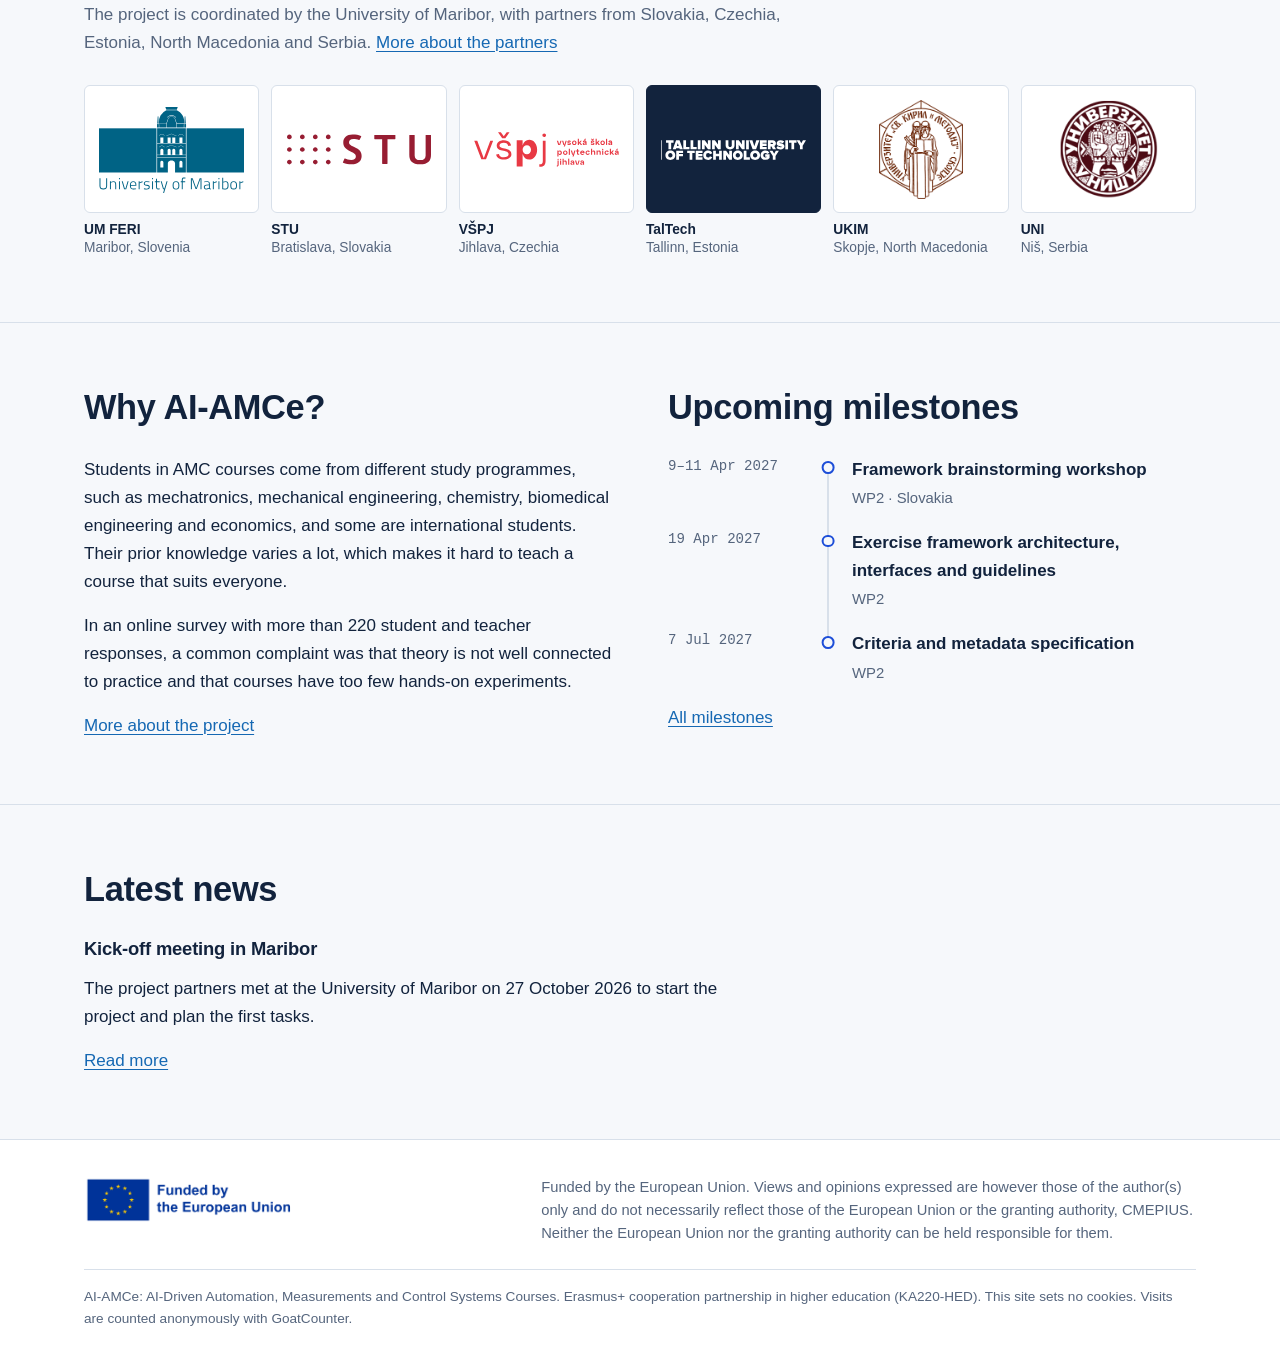
==== commit 2836ee89: "Show "Funded by the European Union" instead of co-funded The project is funded, not co-funded, by th" ====
--- a/site/index.html
+++ b/site/index.html
@@ -9,9 +9,11 @@
 <meta property="og:site_name" content="AI-AMCe">
 <meta property="og:title" content="AI-AMCe: AI-Driven Automation, Measurements and Control Systems Courses">
 <meta property="og:description" content="AI-AMCe is an Erasmus+ project building an AI recommendation system for personalised automation, measurement and control courses.">
+<meta property="og:url" content="https://ai-amce.feri.um.si/">
+<meta property="og:image" content="https://ai-amce.feri.um.si/assets/img/og-image.jpg">
 <link rel="icon" href="assets/img/favicon.svg" type="image/svg+xml">
 <link rel="stylesheet" href="assets/css/site.css">
-<script data-goatcounter="https://jontofant.goatcounter.com/count" async src="//gc.zgo.at/count.js"></script>
+<script data-goatcounter="https://ai-amce.goatcounter.com/count" async src="//gc.zgo.at/count.js"></script>
 <script src="assets/js/schedule.js" defer></script><script src="assets/js/site.js" defer></script>
 </head>
 <body>
@@ -33,7 +35,7 @@
 
 <div class="schematic"><div class="wrap">
 <svg class="loop loop-wide" viewBox="0 0 1000 260" role="img" aria-labelledby="loop-t"><title id="loop-t">Closed loop: from a course goal, students are diagnosed, exercises classified, an AI recommends a learning path, students learn, results are validated, and feedback returns to refine the next recommendation.</title><circle class="pulse" r="5"/><text class="t-sig" x="0" y="90.0">course goal</text><path class="wire" d="M0 104.0H44"/><path class="head" d="M44 99.0l9 5-9 5z"/><circle class="wire" cx="62" cy="104.0" r="11"/><path class="wire" d="M62 97.0v14M55 104.0h14"/><path class="wire" d="M73 104.0H101"/><path class="head" d="M101 99.0l9 5-9 5z"/><g class="step-diagnose"><rect class="block" x="110" y="62" width="154" height="84" rx="4"/><text class="t-title" x="124" y="89">Diagnose</text><text class="t-sub" x="124" y="111">Prior knowledge</text><text class="t-sub" x="124" y="128">and interests</text></g><path class="wire" d="M264 104.0h14"/><path class="head" d="M278 99.0l8 5-8 5z"/><g class="step-classify"><rect class="block" x="286" y="62" width="154" height="84" rx="4"/><text class="t-title" x="300" y="89">Classify</text><text class="t-sub" x="300" y="111">Exercises, metadata</text><text class="t-sub" x="300" y="128">and difficulty</text></g><path class="wire" d="M440 104.0h14"/><path class="head" d="M454 99.0l8 5-8 5z"/><g class="step-recommend"><rect class="block" x="462" y="62" width="154" height="84" rx="4"/><text class="t-title" x="476" y="89">Recommend</text><text class="t-sub" x="476" y="111">AI-generated</text><text class="t-sub" x="476" y="128">learning path</text></g><path class="wire" d="M616 104.0h14"/><path class="head" d="M630 99.0l8 5-8 5z"/><g class="step-learn"><rect class="block" x="638" y="62" width="154" height="84" rx="4"/><text class="t-title" x="652" y="89">Learn</text><text class="t-sub" x="652" y="111">Theory, simulation</text><text class="t-sub" x="652" y="128">and laboratory</text></g><path class="wire" d="M792 104.0h14"/><path class="head" d="M806 99.0l8 5-8 5z"/><g class="step-validate"><rect class="block" x="814" y="62" width="154" height="84" rx="4"/><text class="t-title" x="828" y="89">Validate</text><text class="t-sub" x="828" y="111">Progress, feedback</text><text class="t-sub" x="828" y="128">and refinement</text></g><path class="wire fb" d="M968 104.0H986V224H62V124.0"/><path class="head-fb" d="M57 124.0l5-9 5 9z"/><text class="t-sig" x="524" y="216" text-anchor="middle">feedback from students and teachers</text></svg><svg class="loop loop-tall" viewBox="0 0 340 504" role="img" aria-labelledby="loop-m"><title id="loop-m">Closed loop: from a course goal, students are diagnosed, exercises classified, an AI recommends a learning path, students learn, results are validated, and feedback returns to refine the next recommendation.</title><circle class="pulse" r="5"/><circle class="wire" cx="30" cy="60" r="11"/><path class="wire" d="M30 53v14M23 60h14"/><path class="wire" d="M30 0V39"/><path class="head" d="M25 39l5 9 5-9z"/><path class="wire" d="M41 60H63"/><path class="head" d="M63 55l9 5-9 5z"/><text class="t-sig" x="44" y="14">course goal</text><g class="step-diagnose"><rect class="block" x="72" y="24" width="262" height="72" rx="4"/><text class="t-title" x="86" y="53">Diagnose</text><text class="t-sub" x="86" y="76">Prior knowledge and interests</text></g><path class="wire" d="M203.0 96v15"/><path class="head" d="M198.0 111l5 9 5-9z"/><g class="step-classify"><rect class="block" x="72" y="120" width="262" height="72" rx="4"/><text class="t-title" x="86" y="149">Classify</text><text class="t-sub" x="86" y="172">Exercises, metadata, difficulty</text></g><path class="wire" d="M203.0 192v15"/><path class="head" d="M198.0 207l5 9 5-9z"/><g class="step-recommend"><rect class="block" x="72" y="216" width="262" height="72" rx="4"/><text class="t-title" x="86" y="245">Recommend</text><text class="t-sub" x="86" y="268">AI-generated learning path</text></g><path class="wire" d="M203.0 288v15"/><path class="head" d="M198.0 303l5 9 5-9z"/><g class="step-learn"><rect class="block" x="72" y="312" width="262" height="72" rx="4"/><text class="t-title" x="86" y="341">Learn</text><text class="t-sub" x="86" y="364">Theory, simulation, laboratory</text></g><path class="wire" d="M203.0 384v15"/><path class="head" d="M198.0 399l5 9 5-9z"/><g class="step-validate"><rect class="block" x="72" y="408" width="262" height="72" rx="4"/><text class="t-title" x="86" y="437">Validate</text><text class="t-sub" x="86" y="460">Progress, feedback, refinement</text></g><path class="wire fb" d="M72 444H30V82"/><path class="head-fb" d="M25 82l5-9 5 9z"/><text class="t-sig" transform="translate(18 280) rotate(-90)" text-anchor="middle">feedback</text></svg>
-<div><picture class="eu-mark"><source srcset="assets/img/eu-cofunded-dark.png" media="(prefers-color-scheme: dark)"><img src="assets/img/eu-cofunded.png" alt="Co-funded by the European Union" width="960" height="214"></picture></div>
+<div><picture class="eu-mark"><source srcset="assets/img/eu-funded-dark.png" media="(prefers-color-scheme: dark)"><img src="assets/img/eu-funded.png" alt="Funded by the European Union" width="960" height="214"></picture></div>
 </div></div>
 
 <section class="section" aria-labelledby="facts-h"><div class="wrap">
@@ -87,8 +89,8 @@
 
 </main>
 <footer class="site-footer"><div class="wrap">
-<div><picture class="eu-mark"><source srcset="assets/img/eu-cofunded-dark.png" media="(prefers-color-scheme: dark)"><img src="assets/img/eu-cofunded.png" alt="Co-funded by the European Union" width="960" height="214"></picture></div>
-<p class="disclaimer">Co-funded by the European Union. Views and opinions expressed are however those of the author(s) only and do not necessarily reflect those of the European Union or the granting authority, CMEPIUS. Neither the European Union nor the granting authority can be held responsible for them.</p>
+<div><picture class="eu-mark"><source srcset="assets/img/eu-funded-dark.png" media="(prefers-color-scheme: dark)"><img src="assets/img/eu-funded.png" alt="Funded by the European Union" width="960" height="214"></picture></div>
+<p class="disclaimer">Funded by the European Union. Views and opinions expressed are however those of the author(s) only and do not necessarily reflect those of the European Union or the granting authority, CMEPIUS. Neither the European Union nor the granting authority can be held responsible for them.</p>
 <p class="meta">AI-AMCe: AI-Driven Automation, Measurements and Control Systems Courses. Erasmus+ cooperation partnership in higher education (KA220-HED). This site sets no cookies. Visits are counted anonymously with GoatCounter.</p>
 </div></footer>
 </body>
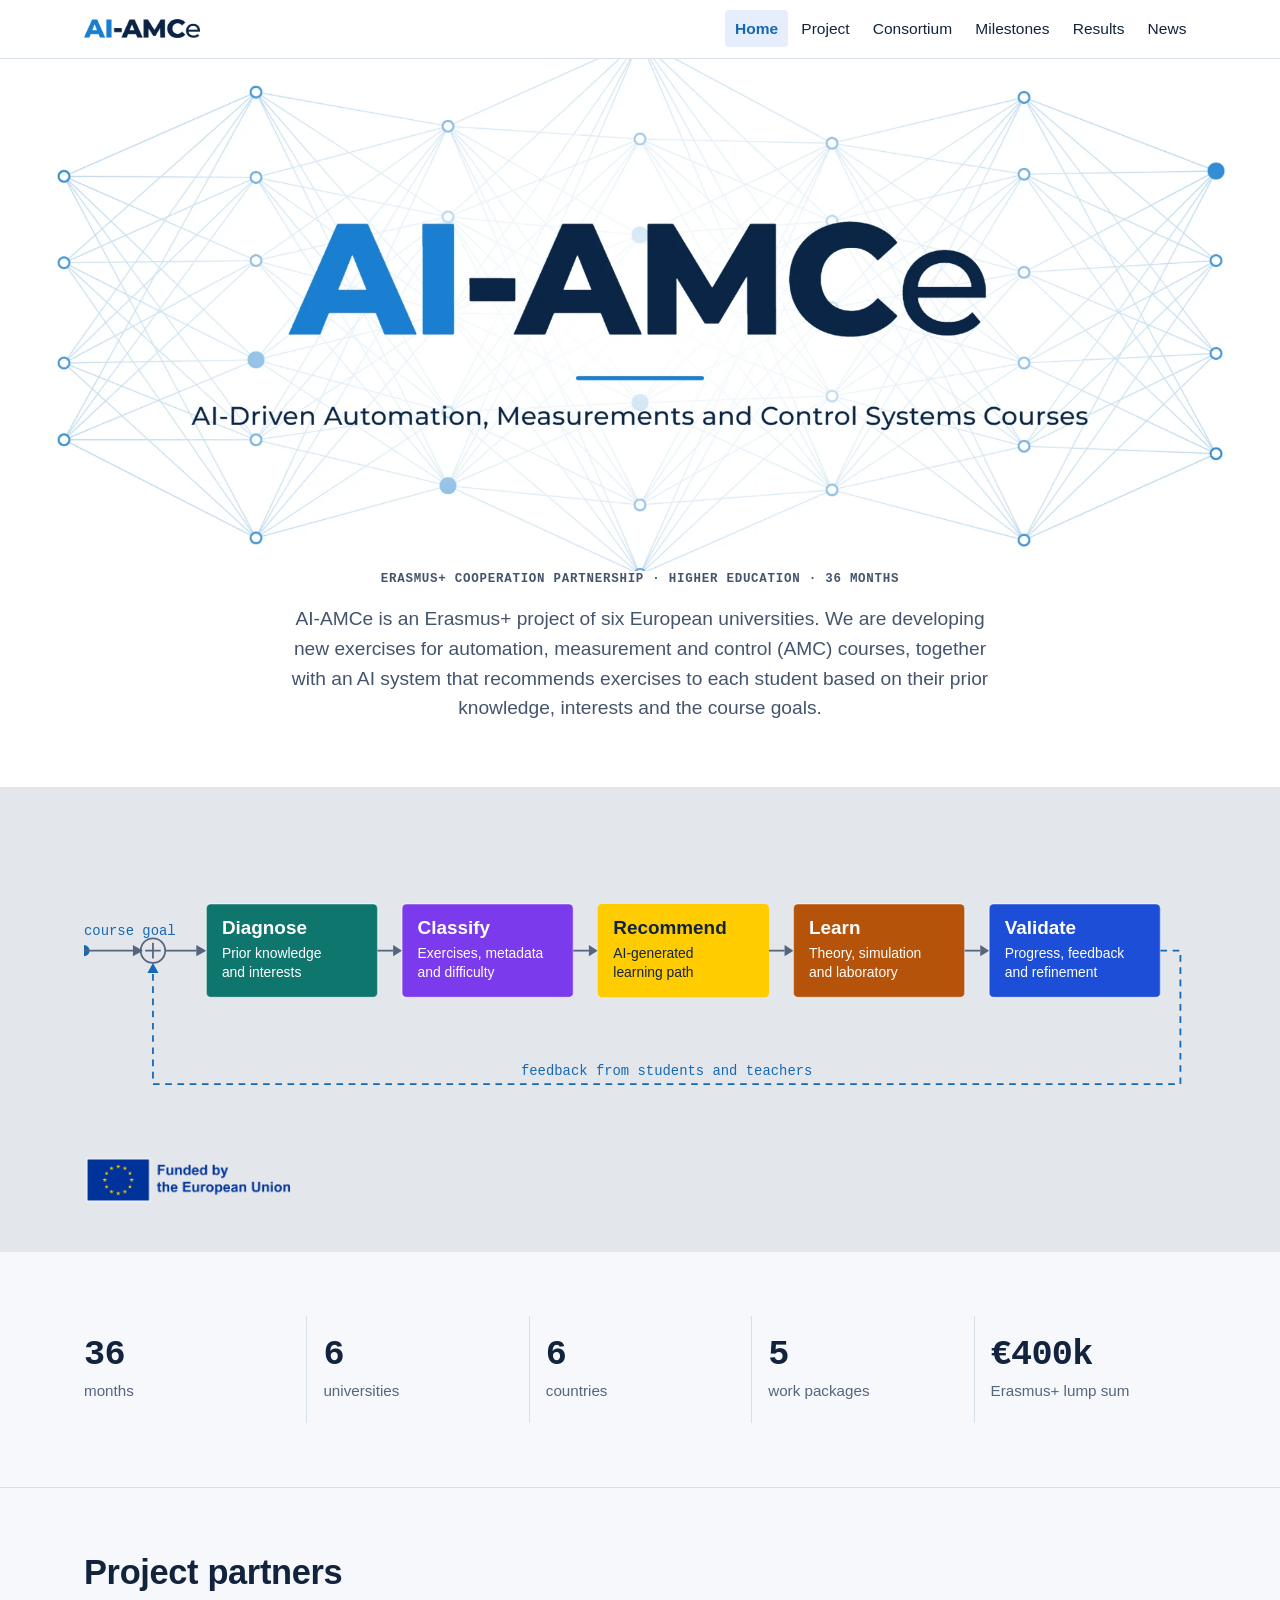
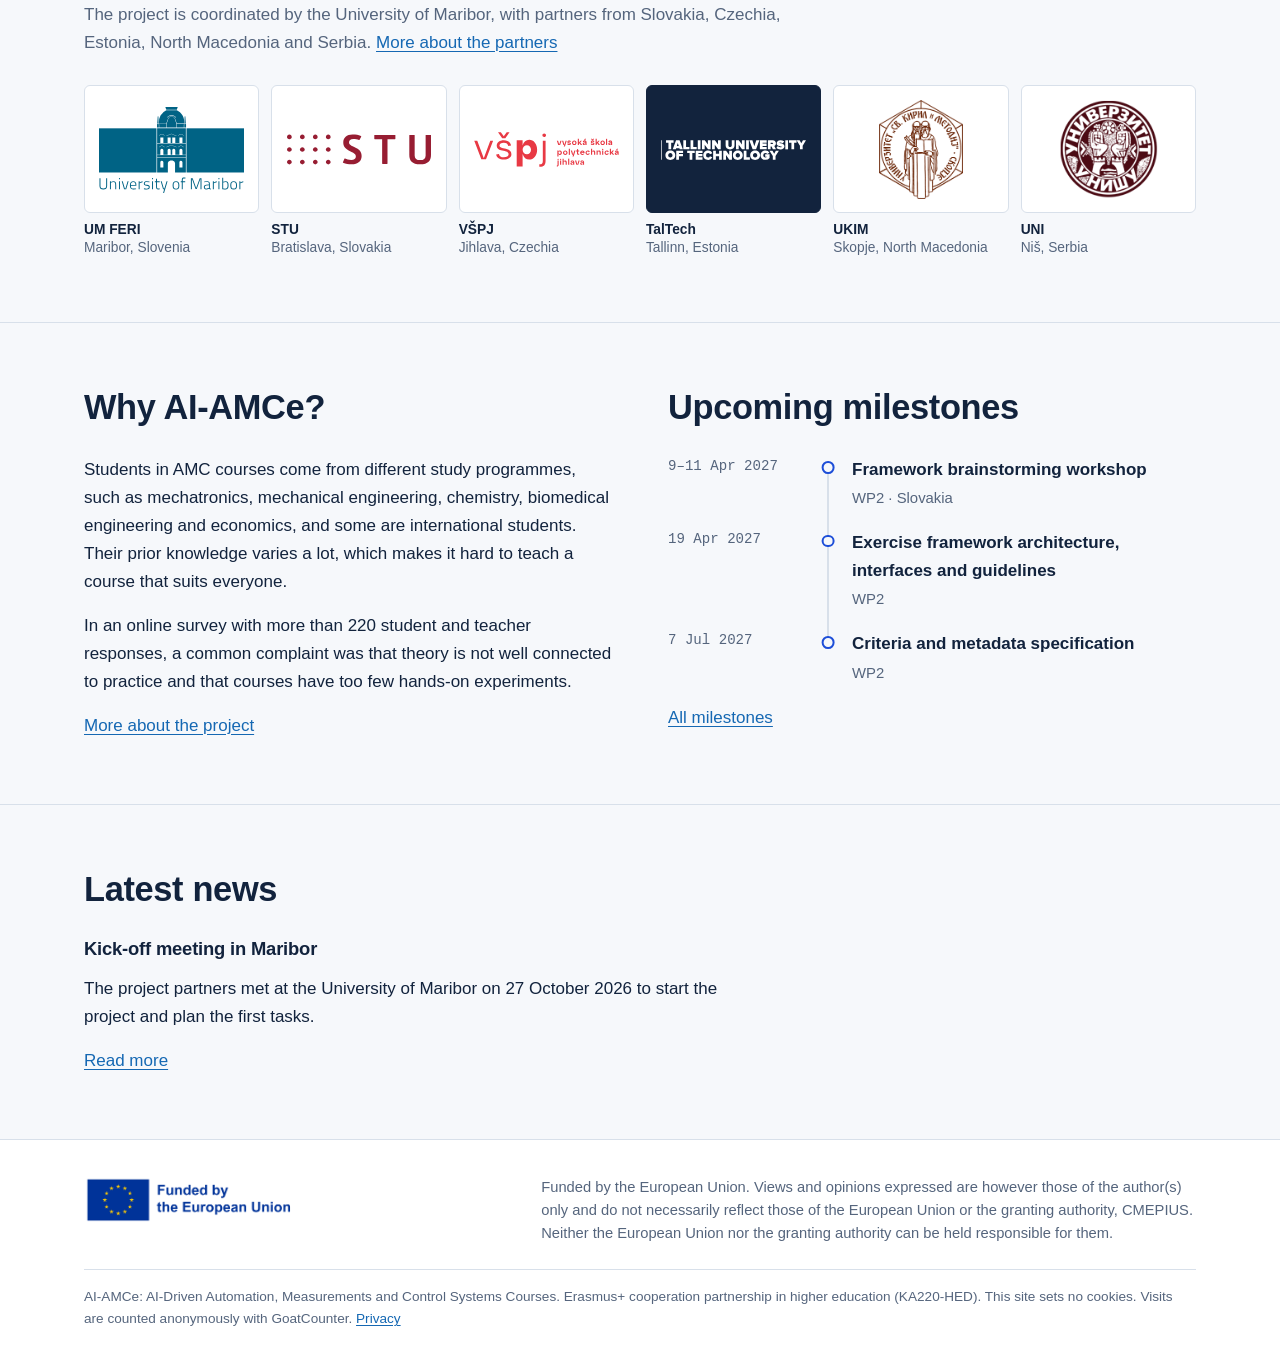
==== commit dff7d7d5: "Add privacy page and link it from the footer Co-Authored-By: Claude Opus 5.5 <noreply@anthropic.com>" ====
--- a/site/index.html
+++ b/site/index.html
@@ -11,6 +11,7 @@
 <meta property="og:description" content="AI-AMCe is an Erasmus+ project building an AI recommendation system for personalised automation, measurement and control courses.">
 <meta property="og:url" content="https://ai-amce.feri.um.si/">
 <meta property="og:image" content="https://ai-amce.feri.um.si/assets/img/og-image.jpg">
+<link rel="canonical" href="https://ai-amce.feri.um.si/">
 <link rel="icon" href="assets/img/favicon.svg" type="image/svg+xml">
 <link rel="stylesheet" href="assets/css/site.css">
 <script data-goatcounter="https://ai-amce.goatcounter.com/count" async src="//gc.zgo.at/count.js"></script>
@@ -91,7 +92,7 @@
 <footer class="site-footer"><div class="wrap">
 <div><picture class="eu-mark"><source srcset="assets/img/eu-funded-dark.png" media="(prefers-color-scheme: dark)"><img src="assets/img/eu-funded.png" alt="Funded by the European Union" width="960" height="214"></picture></div>
 <p class="disclaimer">Funded by the European Union. Views and opinions expressed are however those of the author(s) only and do not necessarily reflect those of the European Union or the granting authority, CMEPIUS. Neither the European Union nor the granting authority can be held responsible for them.</p>
-<p class="meta">AI-AMCe: AI-Driven Automation, Measurements and Control Systems Courses. Erasmus+ cooperation partnership in higher education (KA220-HED). This site sets no cookies. Visits are counted anonymously with GoatCounter.</p>
+<p class="meta">AI-AMCe: AI-Driven Automation, Measurements and Control Systems Courses. Erasmus+ cooperation partnership in higher education (KA220-HED). This site sets no cookies. Visits are counted anonymously with GoatCounter. <a href="privacy.html">Privacy</a></p>
 </div></footer>
 </body>
 </html>
--- a/site/assets/css/site.css
+++ b/site/assets/css/site.css
@@ -326,3 +326,7 @@
   .rail .dot { grid-column: 1; grid-row: 1 / span 2; }
   .rail .what { grid-column: 2; grid-row: 2; }
 }
+
+/* Privacy page */
+.privacy h2 { font-size: 1.35rem; margin-top: 0.75rem; }
+.privacy h2:first-child { margin-top: 0; }
